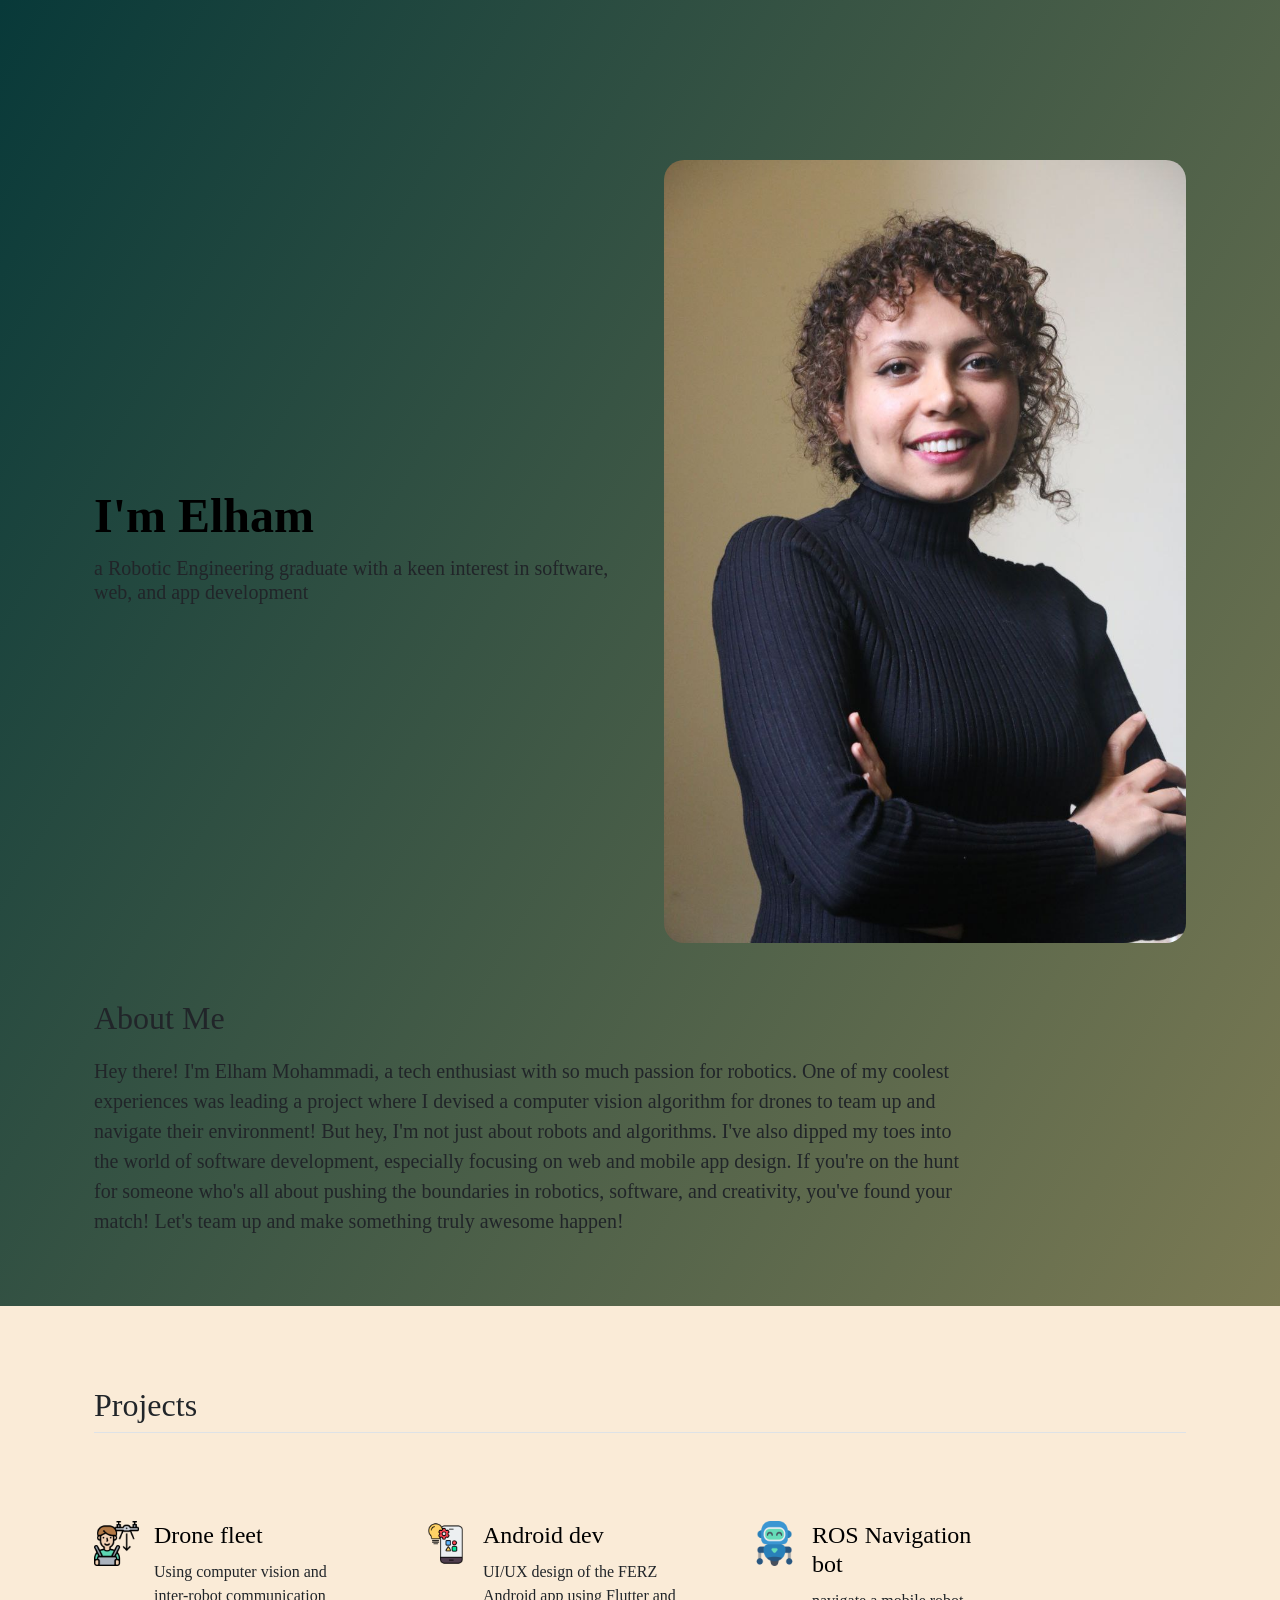
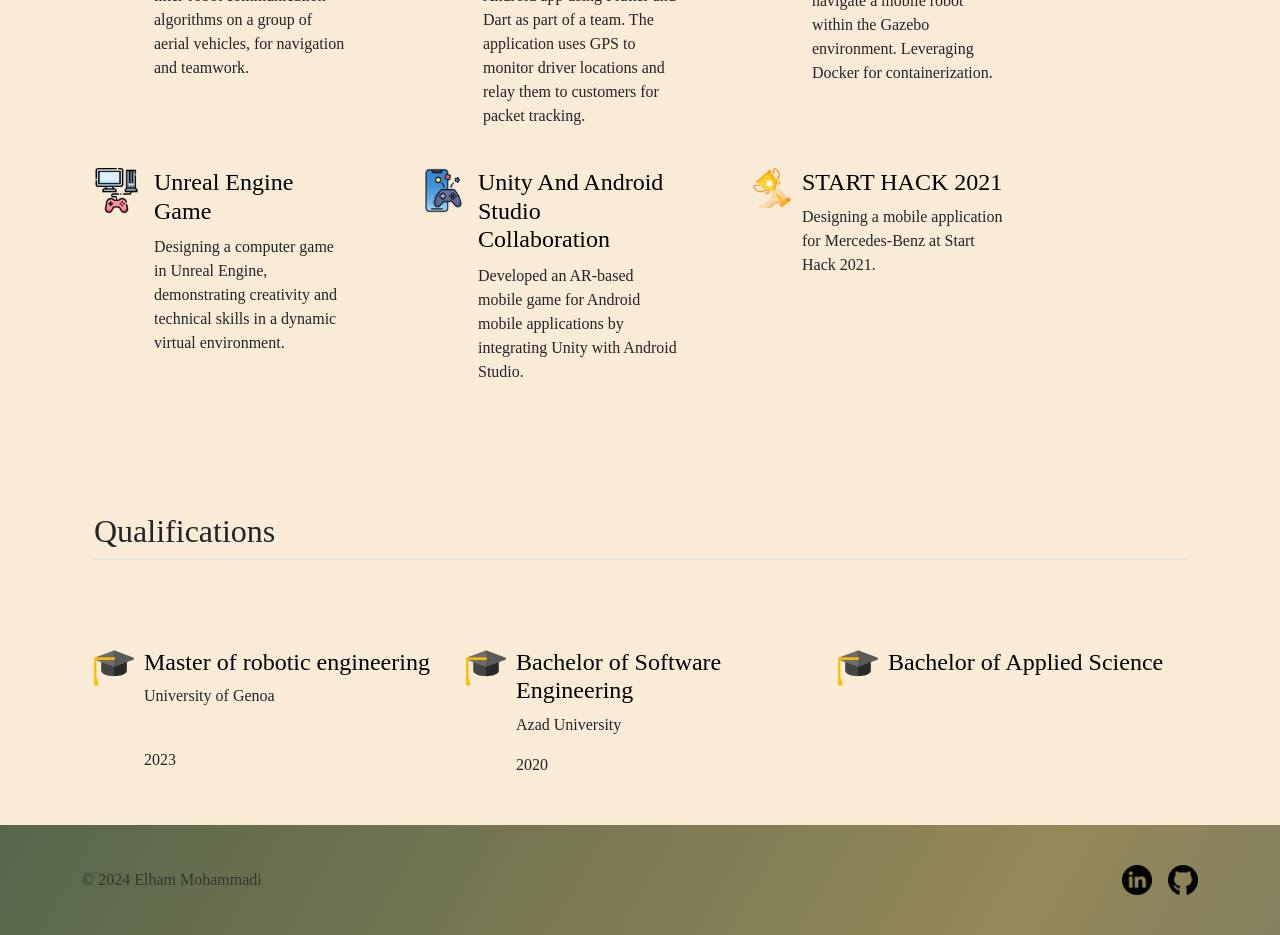
==== index.html @ 58acc893 "Add files via upload" ====
<!DOCTYPE html>
<html lang="en">
  <head>
    <meta charset="UTF-8" />
    <meta name="viewport" content="width=device-width, initial-scale=1.0" />
    <title>Elham personal website</title>
    <link
      href="https://cdn.jsdelivr.net/npm/bootstrap@5.3.3/dist/css/bootstrap.min.css"
      rel="stylesheet"
      integrity="sha384-QWTKZyjpPEjISv5WaRU9OFeRpok6YctnYmDr5pNlyT2bRjXh0JMhjY6hW+ALEwIH"
      crossorigin="anonymous"
    />
    <link href="style.css" rel="stylesheet" />
  </head>

  <body class="gradient-background">
    <section id="title">
      <div class="container col-xxl-8 px-4 py-5" style="margin-bottom: 0">
        <div class="row flex-lg-row-reverse align-items-center g-5 py-5">
          <div class="col-10 col-sm-8 col-lg-6">
            <img
              src="./assets/cv-pic.jpg"
              class="d-block mx-lg-auto img-fluid"
              alt="Bootstrap Themes"
              width="700"
              height="500"
              loading="lazy"
              style="border-radius: 20px"
            />
          </div>
          <div class="col-lg-6">
            <h1 class="display-5 fw-bold text-body-emphasis lh-1 mb-3">
              I'm Elham
            </h1>
            <h2 class="lead">
              a Robotic Engineering graduate with a keen interest in software,
              web, and app development
            </h2>
          </div>
        </div>
      </div>
    </section>

    <section id="about-me">
      <div class="container px-4 my-4" style="padding-bottom: 30px">
        <h2 style="padding-bottom: 10px">About Me</h2>
        <div class="col-lg-6" id="paragraph">
          <p class="lead">
            Hey there! I'm Elham Mohammadi, a tech enthusiast with so much
            passion for robotics. One of my coolest experiences was leading a
            project where I devised a computer vision algorithm for drones to
            team up and navigate their environment! But hey, I'm not just about
            robots and algorithms. I've also dipped my toes into the world of
            software development, especially focusing on web and mobile app
            design. If you're on the hunt for someone who's all about pushing
            the boundaries in robotics, software, and creativity, you've found
            your match! Let's team up and make something truly awesome happen!
          </p>
        </div>
      </div>
    </section>

    <section id="project" style="background-color: antiquewhite">
      <div class="container px-4 py-5" id="icon-grid">
        <h2 class="pb-2 border-bottom">Projects</h2>

        <div
          class="row row-cols-1 row-cols-sm-2 row-cols-md-3 row-cols-lg-4 g-4 py-5"
        >
          <div class="col d-flex align-items-start items">
            <img
              src="./assets/level.png"
              width="45"
              style="margin-right: 15px"
            />
            <div>
              <h3 class="fs-4 text-body-emphasis">Drone fleet</h3>
              <p>
                Using computer vision and inter-robot communication algorithms
                on a group of aerial vehicles, for navigation and teamwork.
              </p>
            </div>
          </div>
          <div class="col d-flex align-items-start items">
            <img
              src="./assets/app-development.png"
              width="45"
              style="margin-right: 15px"
            />
            <div>
              <h3 class="fs-4 text-body-emphasis" style="margin-bottom: 10px">
                Android dev
              </h3>
              <p>
                UI/UX design of the FERZ Android app using Flutter and Dart as
                part of a team. The application uses GPS to monitor driver
                locations and relay them to customers for packet tracking.
              </p>
            </div>
          </div>
          <div class="col d-flex align-items-start items">
            <img
              src="./assets/robot.png"
              width="45"
              style="margin-right: 15px"
            />
            <div>
              <h3 class="fs-4 text-body-emphasis">ROS Navigation bot</h3>
              <p>
                navigate a mobile robot within the Gazebo environment.
                Leveraging Docker for containerization.
              </p>
            </div>
          </div>
          <div class="col d-flex align-items-start items">
            <img
              src="./assets/playing-videogames.png"
              width="45"
              style="margin-right: 15px"
            />
            <div>
              <h3 class="fs-4 text-body-emphasis">Unreal Engine Game</h3>
              <p>
                Designing a computer game in Unreal Engine, demonstrating
                creativity and technical skills in a dynamic virtual
                environment.
              </p>
            </div>
          </div>
          <div class="col d-flex align-items-start items">
            <img
              src="./assets/mobile-game.png"
              width="45"
              style="margin-right: 10px"
            />
            <div>
              <h3 class="fs-4 text-body-emphasis">
                Unity And Android Studio Collaboration
              </h3>
              <p>
                Developed an AR-based mobile game for Android mobile
                applications by integrating Unity with Android Studio.
              </p>
            </div>
          </div>
          <div class="col d-flex align-items-start">
            <img
              src="./assets/trophy.png"
              width="40"
              style="margin-right: 10px"
            />
            <div>
              <h3 class="fs-4 text-body-emphasis">START HACK 2021</h3>

              <p>
                Designing a mobile application for Mercedes-Benz at Start Hack
                2021.
              </p>
            </div>
          </div>
        </div>
      </div>
    </section>

    <section id="education" style="background-color: antiquewhite">
      <div class="container px-4 py-5" id="hanging-icons">
        <h2 class="pb-2 border-bottom">Qualifications</h2>
        <div class="row g-4 py-5 row-cols-1 row-cols-lg-3">
          <div class="col d-flex align-items-start">
            <div>
              <img
                src="assets/graduation-hat.png"
                width="40"
                height="40"
                style="margin-right: 10px"
              />
            </div>
            <div>
              <h4 class="text-body-emphasis">Master of robotic engineering</h4>
              <p>University of Genoa</p>
              <br />
              <p>2023</p>
            </div>
          </div>
          <div class="col d-flex align-items-start">
            <div>
              <img
                src="assets/graduation-hat.png"
                width="40"
                height="40"
                style="margin-right: 10px"
              />
            </div>
            <div>
              <h4 class="text-body-emphasis">
                Bachelor of Software Engineering
              </h4>
              <p>Azad University</p>

              <p>2020</p>
            </div>
          </div>
          <div class="col d-flex align-items-start">
            <div>
              <img
                src="assets/graduation-hat.png"
                width="40"
                height="40"
                style="margin-right: 10px"
              />
            </div>
            <div>
              <h4 class="text-body-emphasis">Bachelor of Applied Science</h4>
            </div>
          </div>
        </div>
      </div>
    </section>

    <section id="footer">
      <div class="container">
        <footer
          class="d-flex flex-wrap justify-content-between align-items-center py-3 my-4"
        >
          <div class="col-md-4 d-flex align-items-center">
            <span class="mb-3 mb-md-0 text-body-secondary"
              >© 2024 Elham Mohammadi</span
            >
          </div>

          <ul class="nav col-md-4 justify-content-end list-unstyled d-flex">
            <li class="ms-3">
              <a
                class="text-body-secondary"
                href="https://www.linkedin.com/in/elham-mohammadi-53a779207/"
                ><img src="./assets/linkedin.png" width="30" height="30"
              /></a>
            </li>
            <li class="ms-3">
              <a
                class="text-body-secondary"
                href="https://www.github.com/elh4m?tab=repositories"
                ><img src="./assets/github.png" width="30" height="30"
              /></a>
            </li>
          </ul>
        </footer>
      </div>
    </section>
    <script
      src="https://cdn.jsdelivr.net/npm/bootstrap@5.3.3/dist/js/bootstrap.bundle.min.js"
      integrity="sha384-YvpcrYf0tY3lHB60NNkmXc5s9fDVZLESaAA55NDzOxhy9GkcIdslK1eN7N6jIeHz"
      crossorigin="anonymous"
    ></script>
  </body>
</html>
---- style.css ----
.container {
  font-family: "Merriweather", serif;
}
#about-me {
  text-align: left;
}
#paragraph {
  width: 80%;
}
.gradient-background {
  background: linear-gradient(300deg, #093f91, #948859, #083939);
  background-size: 180% 180%;
  animation: gradient-animation 18s ease infinite;
}

@keyframes gradient-animation {
  0% {
    background-position: 0% 50%;
  }
  50% {
    background-position: 100% 50%;
  }
  100% {
    background-position: 0% 50%;
  }
}

.items {
  margin-right: 50px;
}
.items h3 {
  margin-bottom: 10px;
}
.py-5 {
  padding-top: 5rem !important;
  padding-bottom: 1rem !important;
}
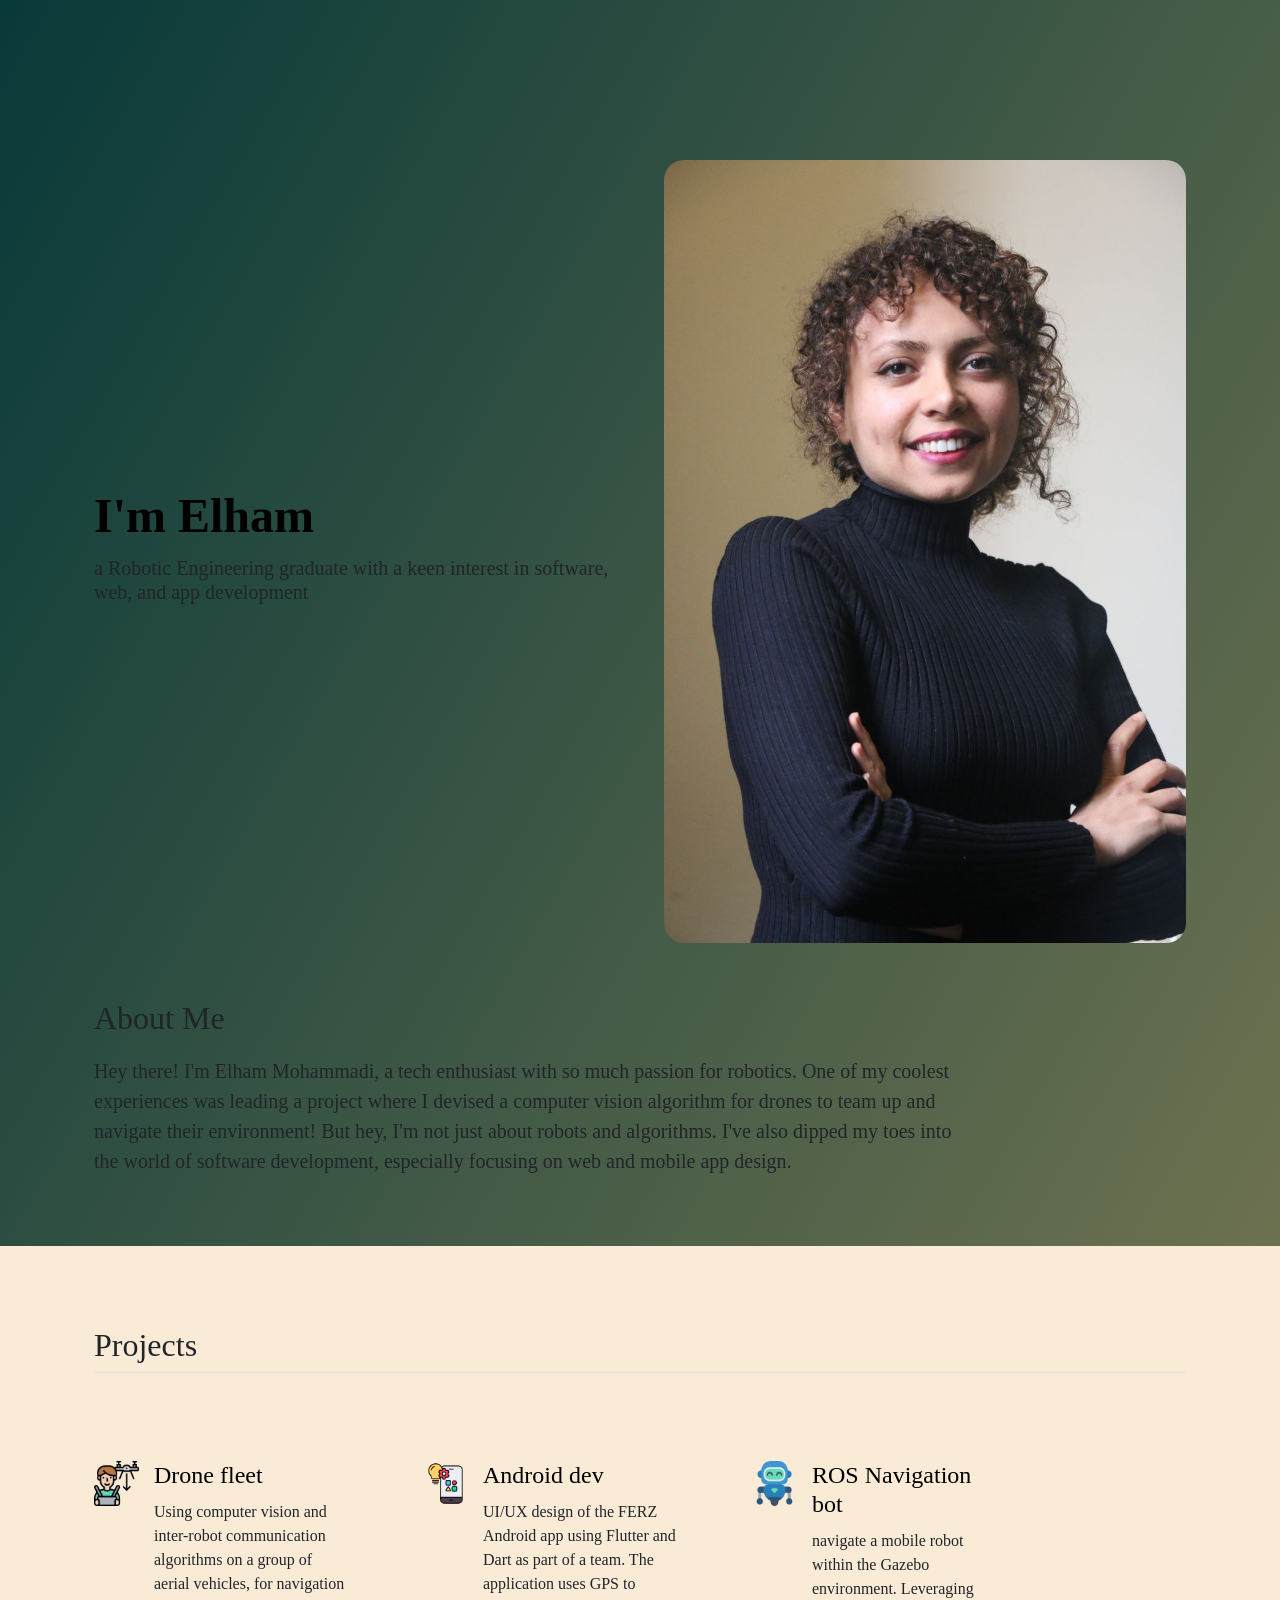
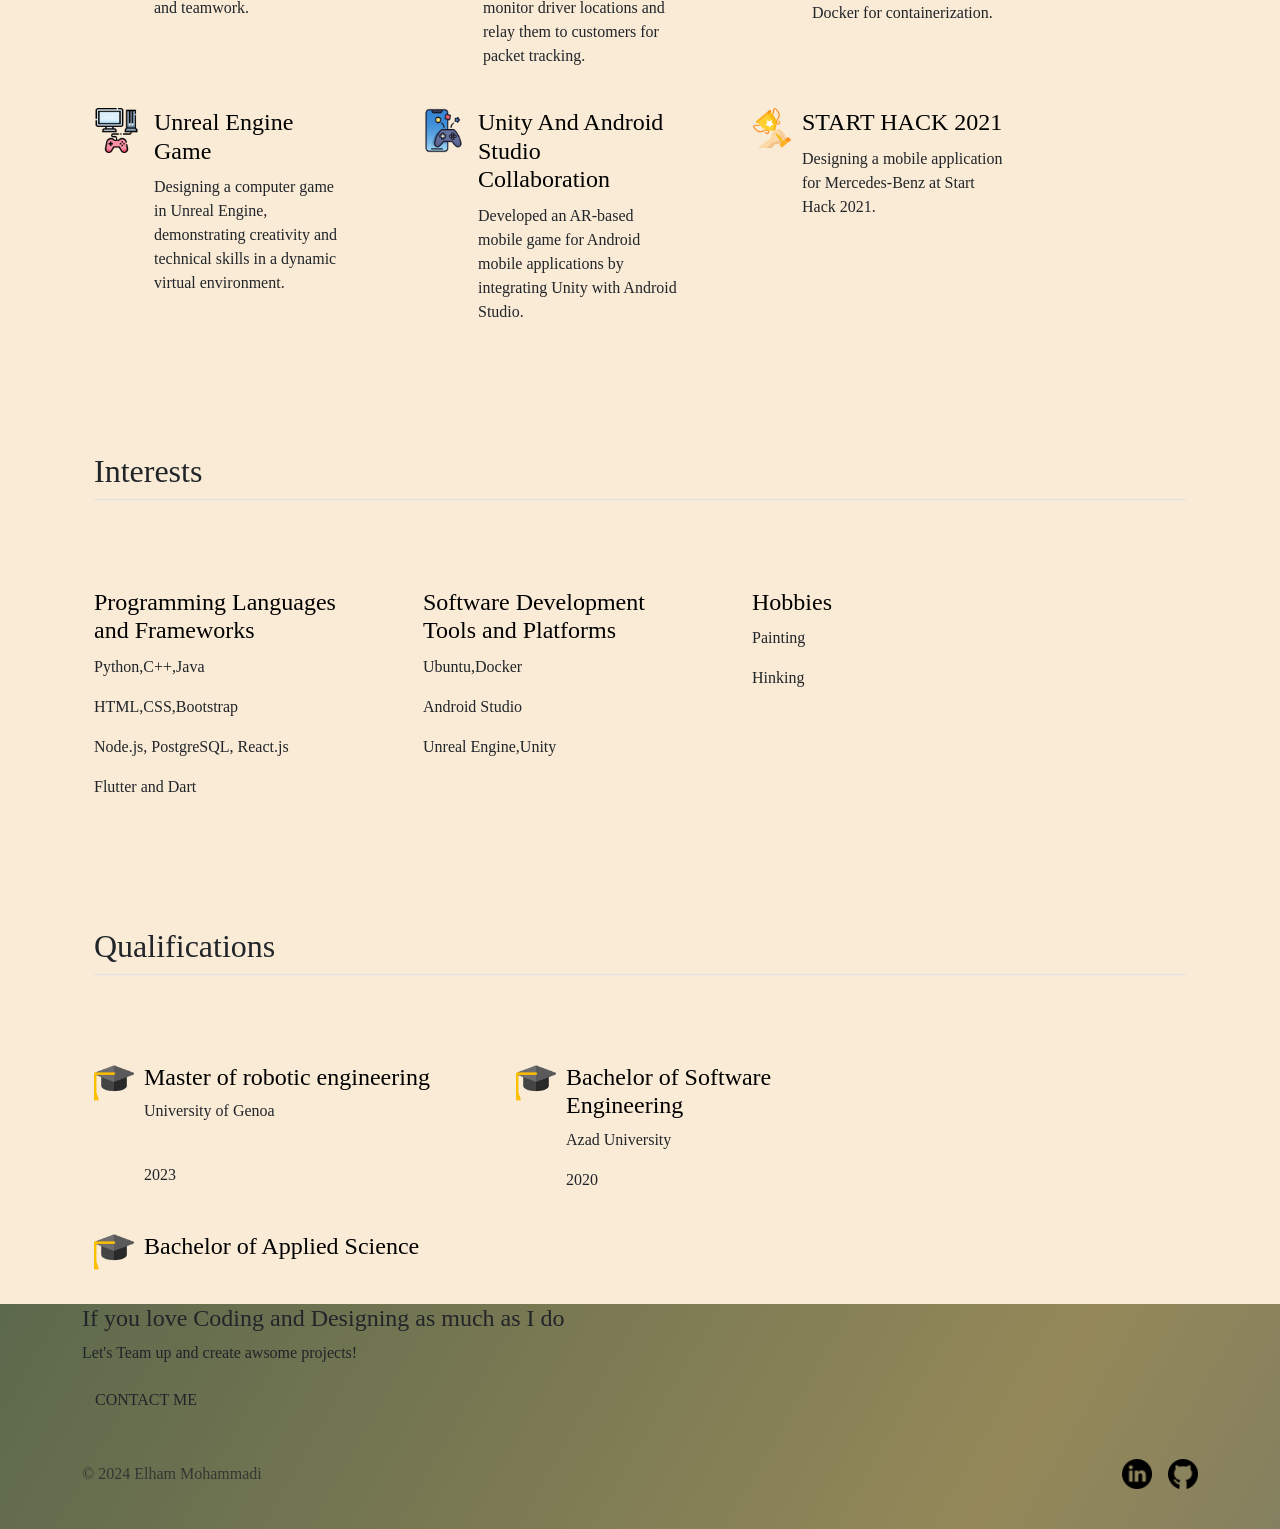
==== commit 8862c065: "Update index.html" ====
--- a/index.html
+++ b/index.html
@@ -52,9 +52,7 @@
             team up and navigate their environment! But hey, I'm not just about
             robots and algorithms. I've also dipped my toes into the world of
             software development, especially focusing on web and mobile app
-            design. If you're on the hunt for someone who's all about pushing
-            the boundaries in robotics, software, and creativity, you've found
-            your match! Let's team up and make something truly awesome happen!
+            design.
           </p>
         </div>
       </div>
@@ -143,7 +141,7 @@
               </p>
             </div>
           </div>
-          <div class="col d-flex align-items-start">
+          <div class="col d-flex align-items-start items">
             <img
               src="./assets/trophy.png"
               width="40"
@@ -156,6 +154,47 @@
                 Designing a mobile application for Mercedes-Benz at Start Hack
                 2021.
               </p>
+            </div>
+          </div>
+        </div>
+      </div>
+    </section>
+
+    <section id="interests" style="background-color: antiquewhite">
+      <div class="container px-4 py-5" id="icon-grid">
+        <h2 class="pb-2 border-bottom">Interests</h2>
+
+        <div
+          class="row row-cols-1 row-cols-sm-2 row-cols-md-3 row-cols-lg-4 g-4 py-5"
+        >
+          <div class="col d-flex align-items-start items">
+            <div>
+              <h3 class="fs-4 text-body-emphasis">
+                Programming Languages and Frameworks
+              </h3>
+              <div class="col"></div>
+              <p>Python,C++,Java</p>
+              <p>HTML,CSS,Bootstrap</p>
+              <p>Node.js, PostgreSQL, React.js</p>
+              <p>Flutter and Dart</p>
+            </div>
+          </div>
+
+          <div class="col d-flex align-items-start items">
+            <div>
+              <h3 class="fs-4 text-body-emphasis">
+                Software Development Tools and Platforms
+              </h3>
+              <p>Ubuntu,Docker</p>
+              <p>Android Studio</p>
+              <p>Unreal Engine,Unity</p>
+            </div>
+          </div>
+          <div class="col d-flex align-items-start items">
+            <div>
+              <h3 class="fs-4 text-body-emphasis">Hobbies</h3>
+              <p>Painting</p>
+              <p>Hinking</p>
             </div>
           </div>
         </div>
@@ -166,7 +205,7 @@
       <div class="container px-4 py-5" id="hanging-icons">
         <h2 class="pb-2 border-bottom">Qualifications</h2>
         <div class="row g-4 py-5 row-cols-1 row-cols-lg-3">
-          <div class="col d-flex align-items-start">
+          <div class="col d-flex align-items-start items">
             <div>
               <img
                 src="assets/graduation-hat.png"
@@ -182,7 +221,7 @@
               <p>2023</p>
             </div>
           </div>
-          <div class="col d-flex align-items-start">
+          <div class="col d-flex align-items-start items">
             <div>
               <img
                 src="assets/graduation-hat.png"
@@ -200,7 +239,7 @@
               <p>2020</p>
             </div>
           </div>
-          <div class="col d-flex align-items-start">
+          <div class="col d-flex align-items-start items">
             <div>
               <img
                 src="assets/graduation-hat.png"
@@ -218,6 +257,13 @@
     </section>
 
     <section id="footer">
+      <div class="container contact-me">
+        <!-- <h3 style="margin-top: 30px;">Get In Touch</h3> -->
+        <h4 id="motiv">If you love Coding and Designing as much as I do</h4>
+
+        <p class="contact-message">Let's Team up and create awsome projects!</p>
+        <a class="btn" href="mailto:elhmohamadii@gmail.com">CONTACT ME</a>
+      </div>
       <div class="container">
         <footer
           class="d-flex flex-wrap justify-content-between align-items-center py-3 my-4"
@@ -247,6 +293,7 @@
         </footer>
       </div>
     </section>
+
     <script
       src="https://cdn.jsdelivr.net/npm/bootstrap@5.3.3/dist/js/bootstrap.bundle.min.js"
       integrity="sha384-YvpcrYf0tY3lHB60NNkmXc5s9fDVZLESaAA55NDzOxhy9GkcIdslK1eN7N6jIeHz"
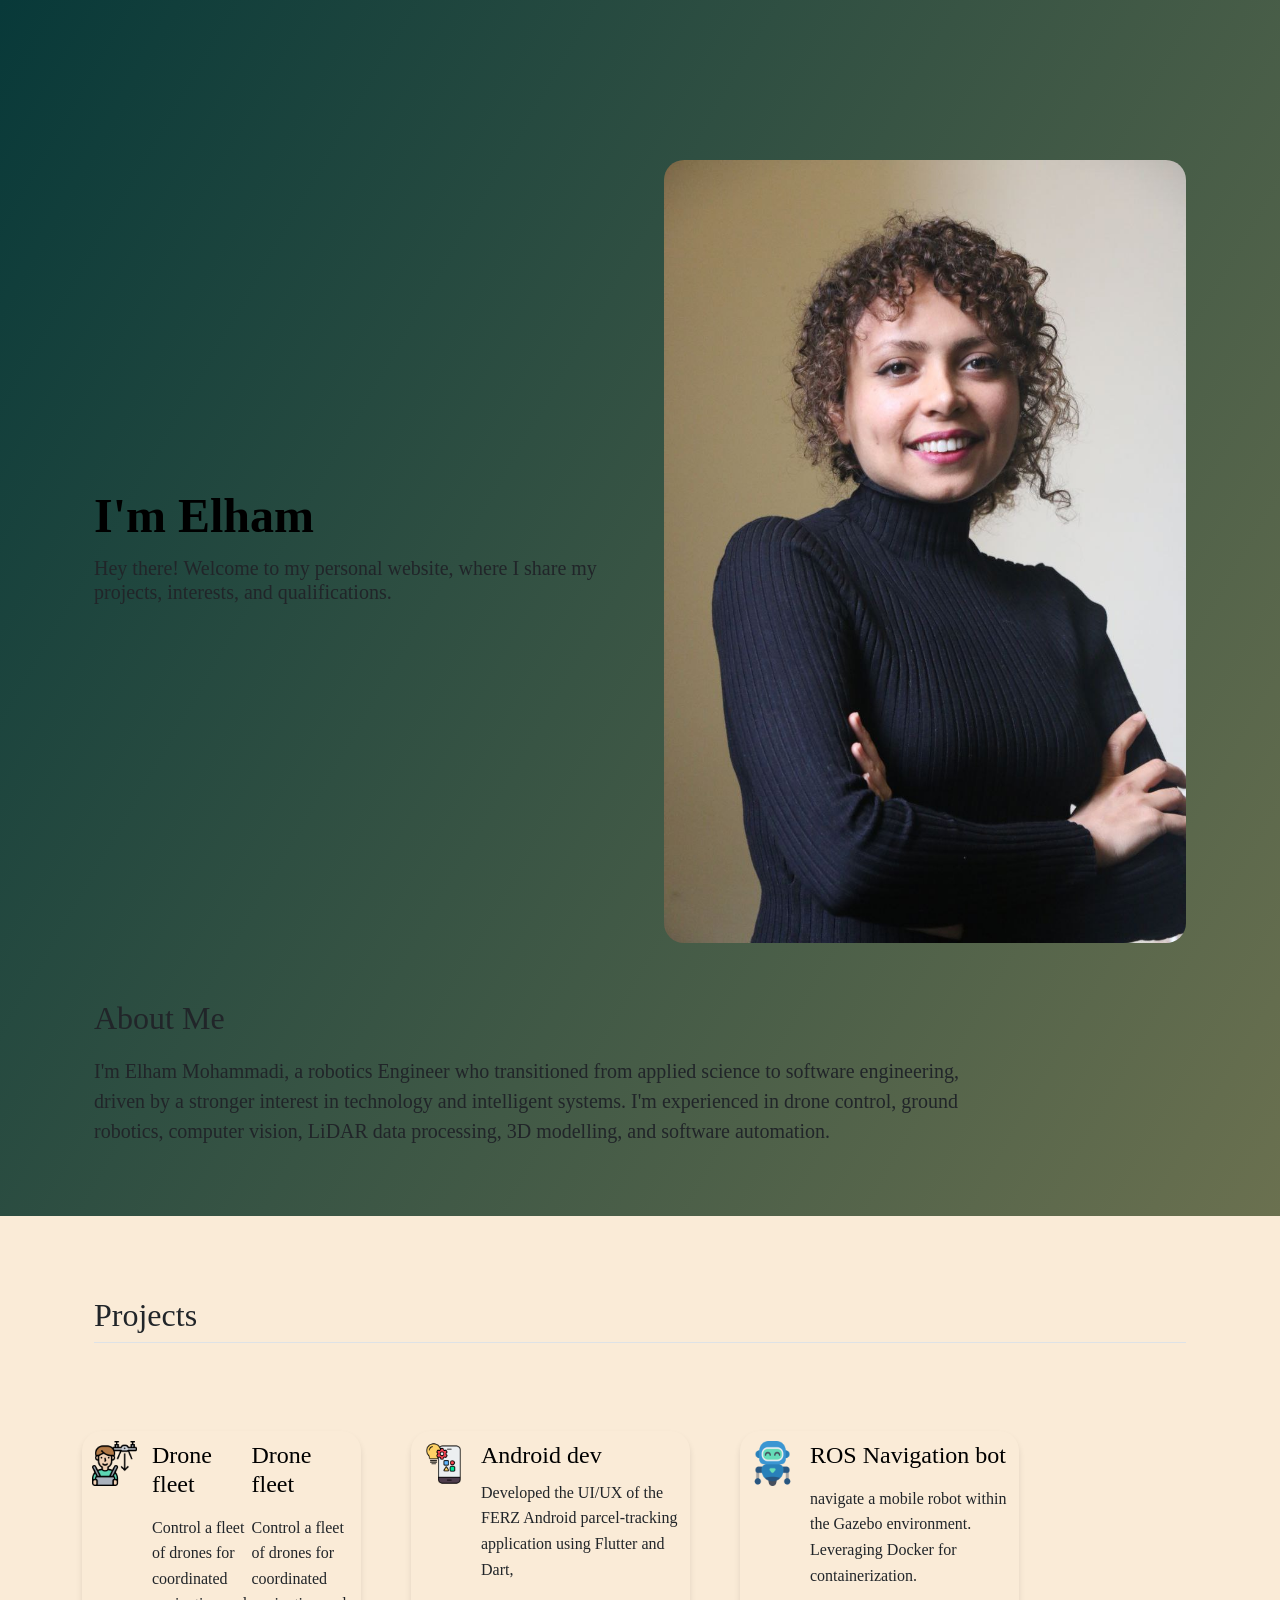
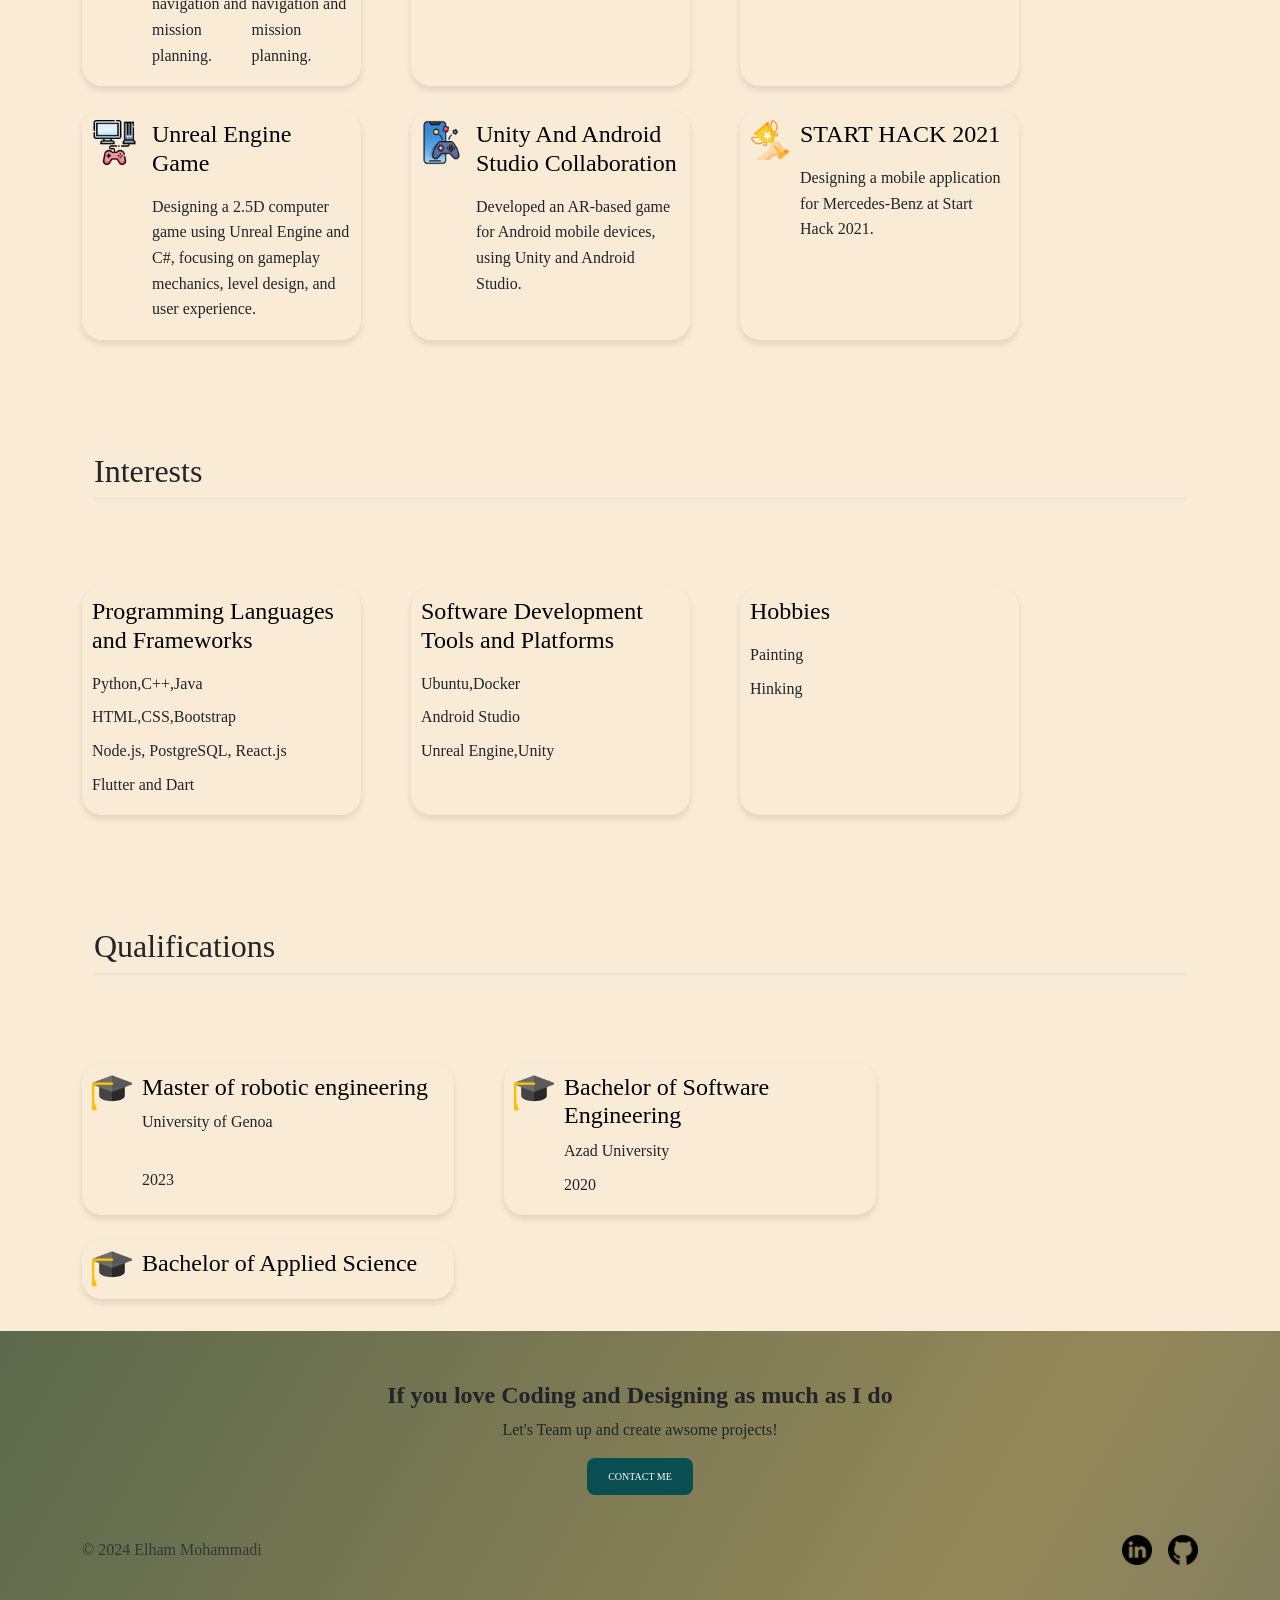
==== commit 2caf2ed7: "Update personal webpage" ====
--- a/index.html
+++ b/index.html
@@ -33,8 +33,8 @@
               I'm Elham
             </h1>
             <h2 class="lead">
-              a Robotic Engineering graduate with a keen interest in software,
-              web, and app development
+              Hey there! Welcome to my personal website, where I share my
+              projects, interests, and qualifications.
             </h2>
           </div>
         </div>
@@ -46,13 +46,11 @@
         <h2 style="padding-bottom: 10px">About Me</h2>
         <div class="col-lg-6" id="paragraph">
           <p class="lead">
-            Hey there! I'm Elham Mohammadi, a tech enthusiast with so much
-            passion for robotics. One of my coolest experiences was leading a
-            project where I devised a computer vision algorithm for drones to
-            team up and navigate their environment! But hey, I'm not just about
-            robots and algorithms. I've also dipped my toes into the world of
-            software development, especially focusing on web and mobile app
-            design.
+            I'm Elham Mohammadi, a robotics Engineer who transitioned from
+            applied science to software engineering, driven by a stronger
+            interest in technology and intelligent systems. I'm experienced in
+            drone control, ground robotics, computer vision, LiDAR data
+            processing, 3D modelling, and software automation.
           </p>
         </div>
       </div>
@@ -74,8 +72,15 @@
             <div>
               <h3 class="fs-4 text-body-emphasis">Drone fleet</h3>
               <p>
-                Using computer vision and inter-robot communication algorithms
-                on a group of aerial vehicles, for navigation and teamwork.
+                Control a fleet of drones for coordinated navigation and mission
+                planning.
+              </p>
+            </div>
+            <div>
+              <h3 class="fs-4 text-body-emphasis">Drone fleet</h3>
+              <p>
+                Control a fleet of drones for coordinated navigation and mission
+                planning.
               </p>
             </div>
           </div>
@@ -90,9 +95,8 @@
                 Android dev
               </h3>
               <p>
-                UI/UX design of the FERZ Android app using Flutter and Dart as
-                part of a team. The application uses GPS to monitor driver
-                locations and relay them to customers for packet tracking.
+                Developed the UI/UX of the FERZ Android parcel-tracking
+                application using Flutter and Dart,
               </p>
             </div>
           </div>
@@ -119,9 +123,9 @@
             <div>
               <h3 class="fs-4 text-body-emphasis">Unreal Engine Game</h3>
               <p>
-                Designing a computer game in Unreal Engine, demonstrating
-                creativity and technical skills in a dynamic virtual
-                environment.
+                Designing a 2.5D computer game using Unreal Engine and C#,
+                focusing on gameplay mechanics, level design, and user
+                experience.
               </p>
             </div>
           </div>
@@ -136,8 +140,8 @@
                 Unity And Android Studio Collaboration
               </h3>
               <p>
-                Developed an AR-based mobile game for Android mobile
-                applications by integrating Unity with Android Studio.
+                Developed an AR-based game for Android mobile devices, using
+                Unity and Android Studio.
               </p>
             </div>
           </div>
--- a/style.css
+++ b/style.css
@@ -12,6 +12,11 @@
   background-size: 180% 180%;
   animation: gradient-animation 18s ease infinite;
 }
+/* .gradient-background-1{
+  background: linear-gradient(300deg, #093f91, #948859, #35bbbb);
+  background-size: 180% 180%;
+  animation: gradient-animation 18s ease infinite;
+} */
 
 @keyframes gradient-animation {
   0% {
@@ -35,3 +40,142 @@
   padding-top: 5rem !important;
   padding-bottom: 1rem !important;
 }
+.contact-me {
+  text-align: center;
+  margin-top: 50px;
+}
+.btn {
+  background: #094e50;
+
+  -webkit-border-radius: 8;
+  -moz-border-radius: 8;
+  border-radius: 8px;
+  font-family: "Merriweather", serif;
+  color: #ffffff;
+  font-size: 10px;
+  font-weight: 200;
+  padding: 10px 20px 10px 20px;
+  text-decoration: none;
+}
+
+.btn:hover {
+  background: #1b5d9b;
+
+  text-decoration: none;
+}
+#motiv {
+  font-weight: 700;
+}
+.skills {
+  background-color: antiquewhite;
+}
+.py-5 {
+  /* padding-top: 3rem!important; */
+  padding-bottom: 1rem !important;
+}
+mb-3 {
+  margin-bottom: 1rem !important;
+  justify-content: space-around;
+}
+
+@keyframes itemFadeIn {
+  from {
+    opacity: 0;
+    transform: translateY(20px);
+  }
+  to {
+    opacity: 1;
+    transform: translateY(0);
+  }
+}
+
+.items {
+  animation: itemFadeIn 0.5s ease-out forwards;
+  opacity: 0; /* Start with items invisible */
+}
+
+/* Animation delay for each column */
+.items:nth-child(1) {
+  animation-delay: 0.2s;
+}
+.items:nth-child(2) {
+  animation-delay: 0.4s;
+}
+.items:nth-child(3) {
+  animation-delay: 0.6s;
+}
+.items:nth-child(4) {
+  animation-delay: 0.8s;
+}
+
+.items:hover {
+  transform: translateY(-5px); /* Slight lift effect on hover */
+  box-shadow: 0 10px 20px rgba(9, 9, 9, 0.2); /* Soft shadow for depth */
+  transform: translateY(-5px);
+
+  /* Ensure border-radius is consistent to maintain the rounded corners */
+  border-radius: 20px;
+}
+
+.items h3 {
+  font-size: 1.5rem; /* Adjust the font size */
+  margin-bottom: 1rem; /* Provide more space below the headings */
+  transition: color 0.3s ease; /* Smooth transition for color changes */
+}
+
+.items p {
+  line-height: 1.6; /* Improve readability */
+  margin-bottom: 0.5rem; /* Adjust spacing between paragraphs */
+}
+
+.items {
+  /* border: solid 4px transparent; */
+  padding: 10px;
+  border-radius: 10px;
+  background-origin: border-box;
+  background-clip: content-box, border-box;
+  border-image-slice: 1;
+  border-image-source: linear-gradient(to right, #9ba713, #083939);
+  border-radius: 20px; /* Apply rounded corners */
+  /* Keep other properties as they are */
+  margin-right: 50px;
+  transition: all 0.3s ease; /* Smooth transition for hover effects */
+  box-shadow: 0 4px 6px rgba(8, 6, 6, 0.1);
+}
+
+.interest-icon {
+  display: inline-block;
+  animation: rotateIcon 2s linear infinite;
+}
+
+@keyframes gradient-animation {
+  0% {
+    background-position: 0% 50%;
+  }
+  50% {
+    background-position: 100% 50%;
+  }
+  100% {
+    background-position: 0% 50%;
+  }
+}
+
+.scroll-text {
+  overflow: hidden;
+  position: relative;
+}
+
+.scroll-text p {
+  position: absolute;
+  white-space: nowrap;
+  animation: scrollText 10s linear infinite;
+}
+
+@keyframes scrollText {
+  from {
+    transform: translateX(100%);
+  }
+  to {
+    transform: translateX(-100%);
+  }
+}
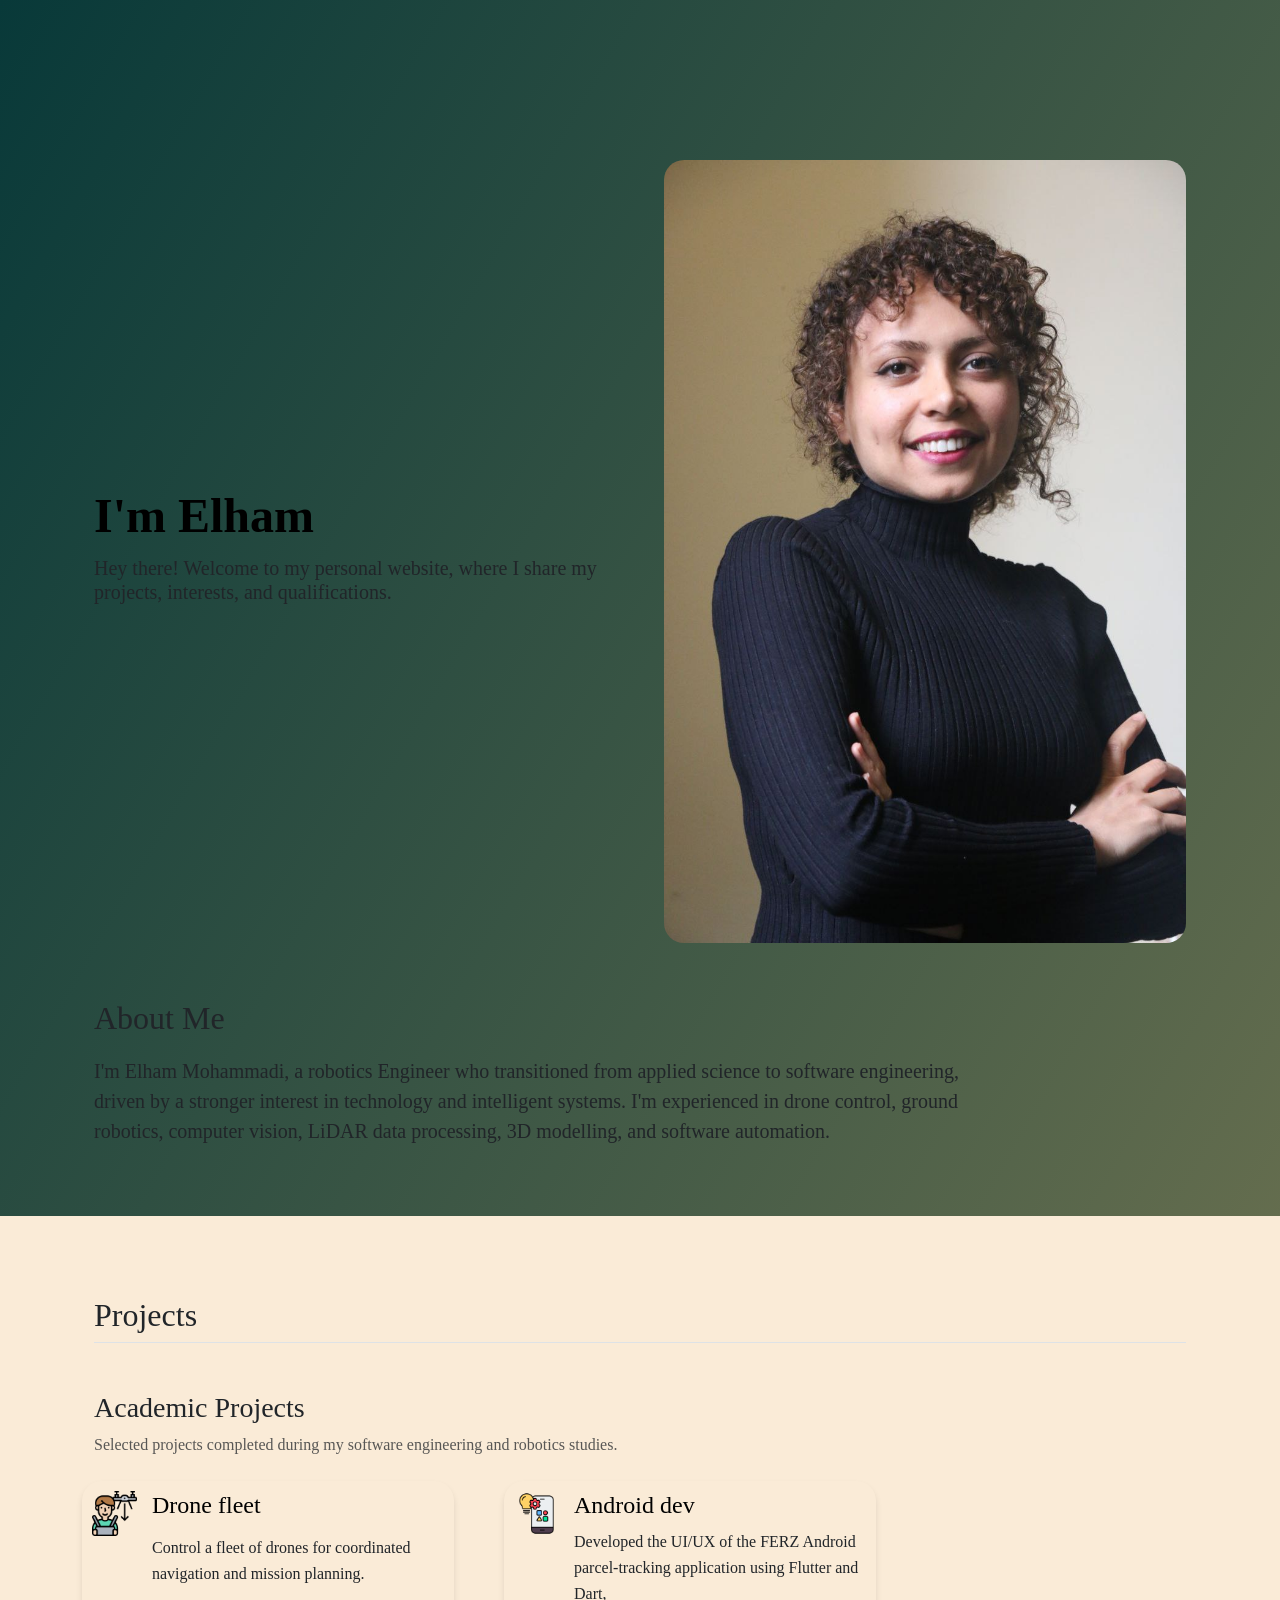
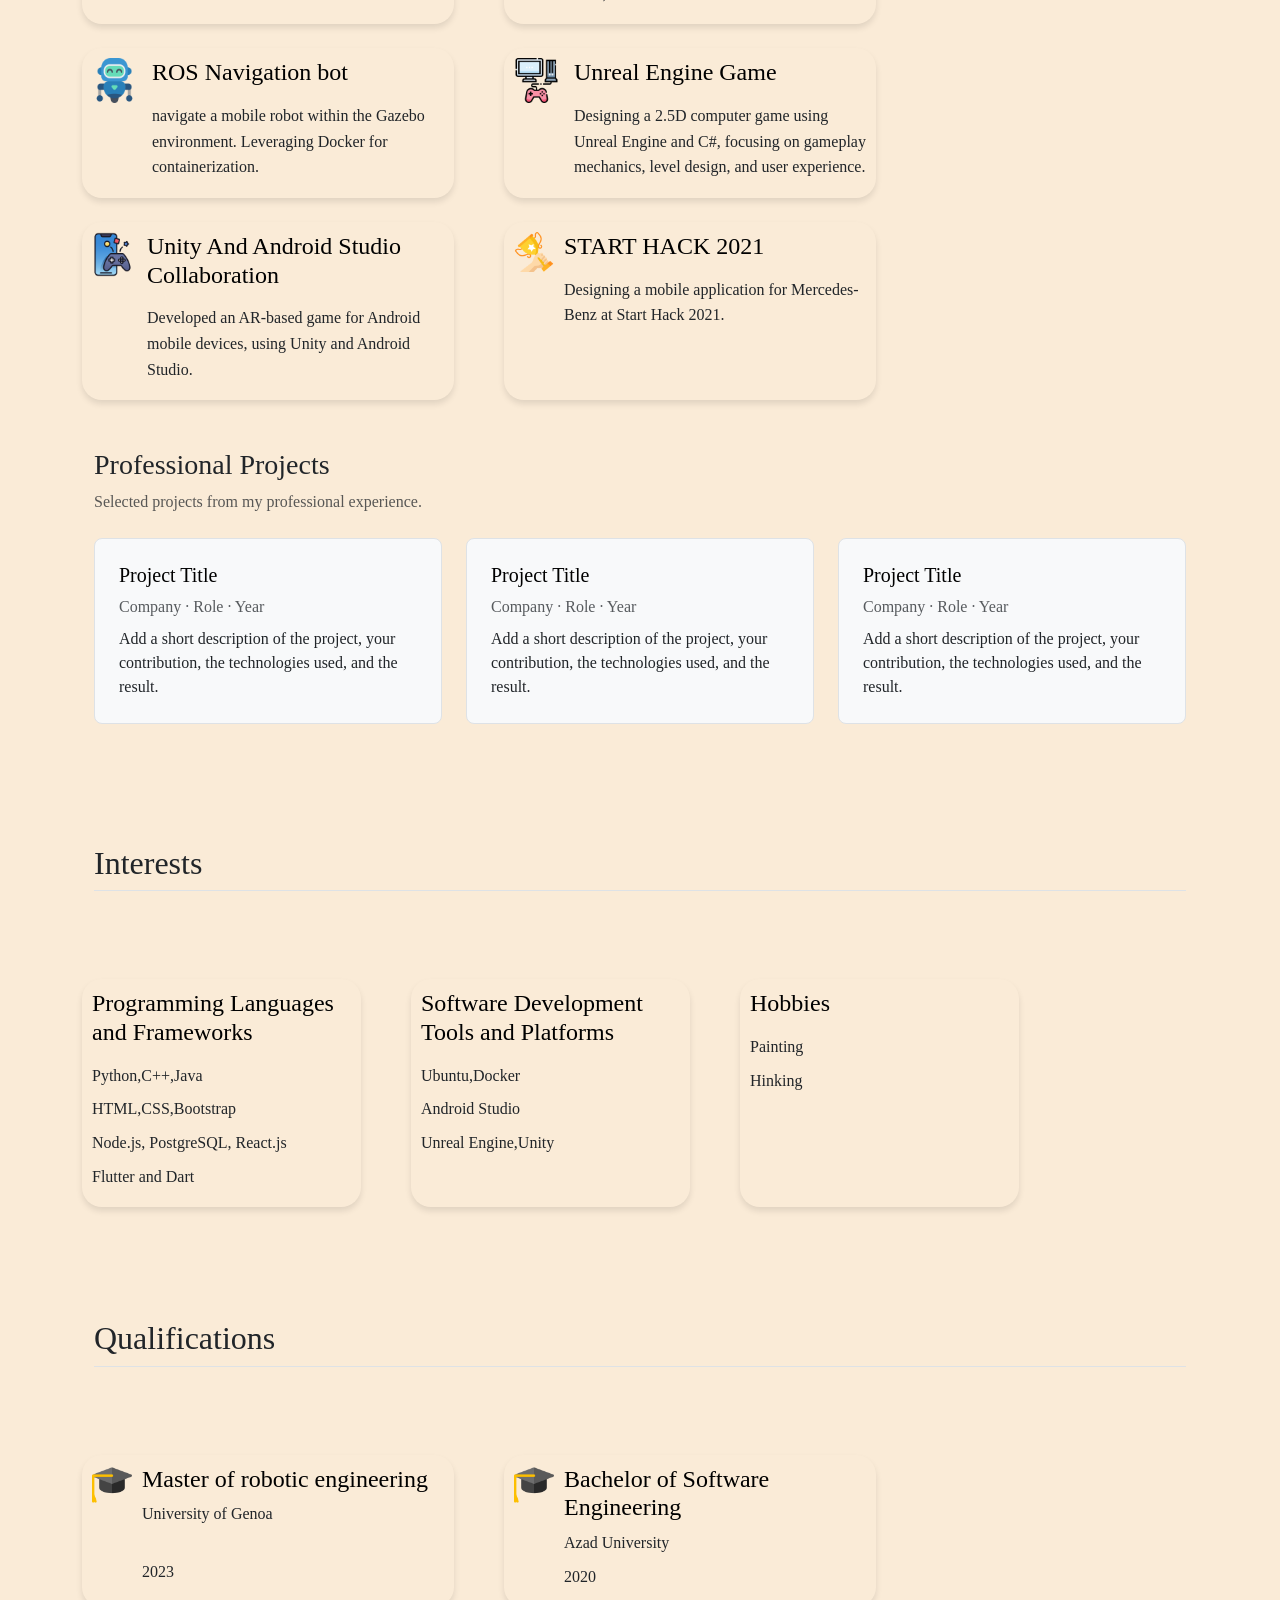
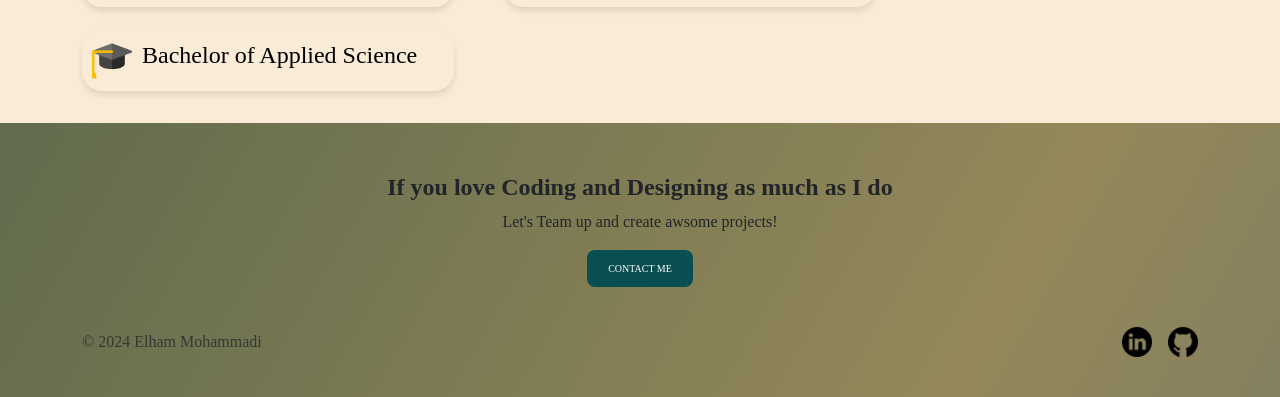
==== commit babbb0d1: "new" ====
--- a/index.html
+++ b/index.html
@@ -60,22 +60,19 @@
       <div class="container px-4 py-5" id="icon-grid">
         <h2 class="pb-2 border-bottom">Projects</h2>
 
-        <div
-          class="row row-cols-1 row-cols-sm-2 row-cols-md-3 row-cols-lg-4 g-4 py-5"
-        >
+        <h3 class="mt-5 mb-2">Academic Projects</h3>
+        <p class="text-muted mb-0">
+          Selected projects completed during my software engineering and
+          robotics studies.
+        </p>
+
+        <div class="row row-cols-1 row-cols-sm-2 row-cols-md-3 g-4 py-4">
           <div class="col d-flex align-items-start items">
             <img
               src="./assets/level.png"
               width="45"
               style="margin-right: 15px"
             />
-            <div>
-              <h3 class="fs-4 text-body-emphasis">Drone fleet</h3>
-              <p>
-                Control a fleet of drones for coordinated navigation and mission
-                planning.
-              </p>
-            </div>
             <div>
               <h3 class="fs-4 text-body-emphasis">Drone fleet</h3>
               <p>
@@ -159,6 +156,46 @@
                 2021.
               </p>
             </div>
+          </div>
+        </div>
+
+        <h3 class="mt-4 mb-2">Professional Projects</h3>
+        <p class="text-muted mb-0">
+          Selected projects from my professional experience.
+        </p>
+
+        <div class="row row-cols-1 row-cols-md-3 g-4 py-4">
+          <div class="col">
+            <article class="h-100 p-4 border rounded-3 bg-light">
+              <h4 class="fs-5 text-body-emphasis">Project Title</h4>
+              <p class="mb-2 text-muted">Company · Role · Year</p>
+              <p class="mb-0">
+                Add a short description of the project, your contribution, the
+                technologies used, and the result.
+              </p>
+            </article>
+          </div>
+
+          <div class="col">
+            <article class="h-100 p-4 border rounded-3 bg-light">
+              <h4 class="fs-5 text-body-emphasis">Project Title</h4>
+              <p class="mb-2 text-muted">Company · Role · Year</p>
+              <p class="mb-0">
+                Add a short description of the project, your contribution, the
+                technologies used, and the result.
+              </p>
+            </article>
+          </div>
+
+          <div class="col">
+            <article class="h-100 p-4 border rounded-3 bg-light">
+              <h4 class="fs-5 text-body-emphasis">Project Title</h4>
+              <p class="mb-2 text-muted">Company · Role · Year</p>
+              <p class="mb-0">
+                Add a short description of the project, your contribution, the
+                technologies used, and the result.
+              </p>
+            </article>
           </div>
         </div>
       </div>
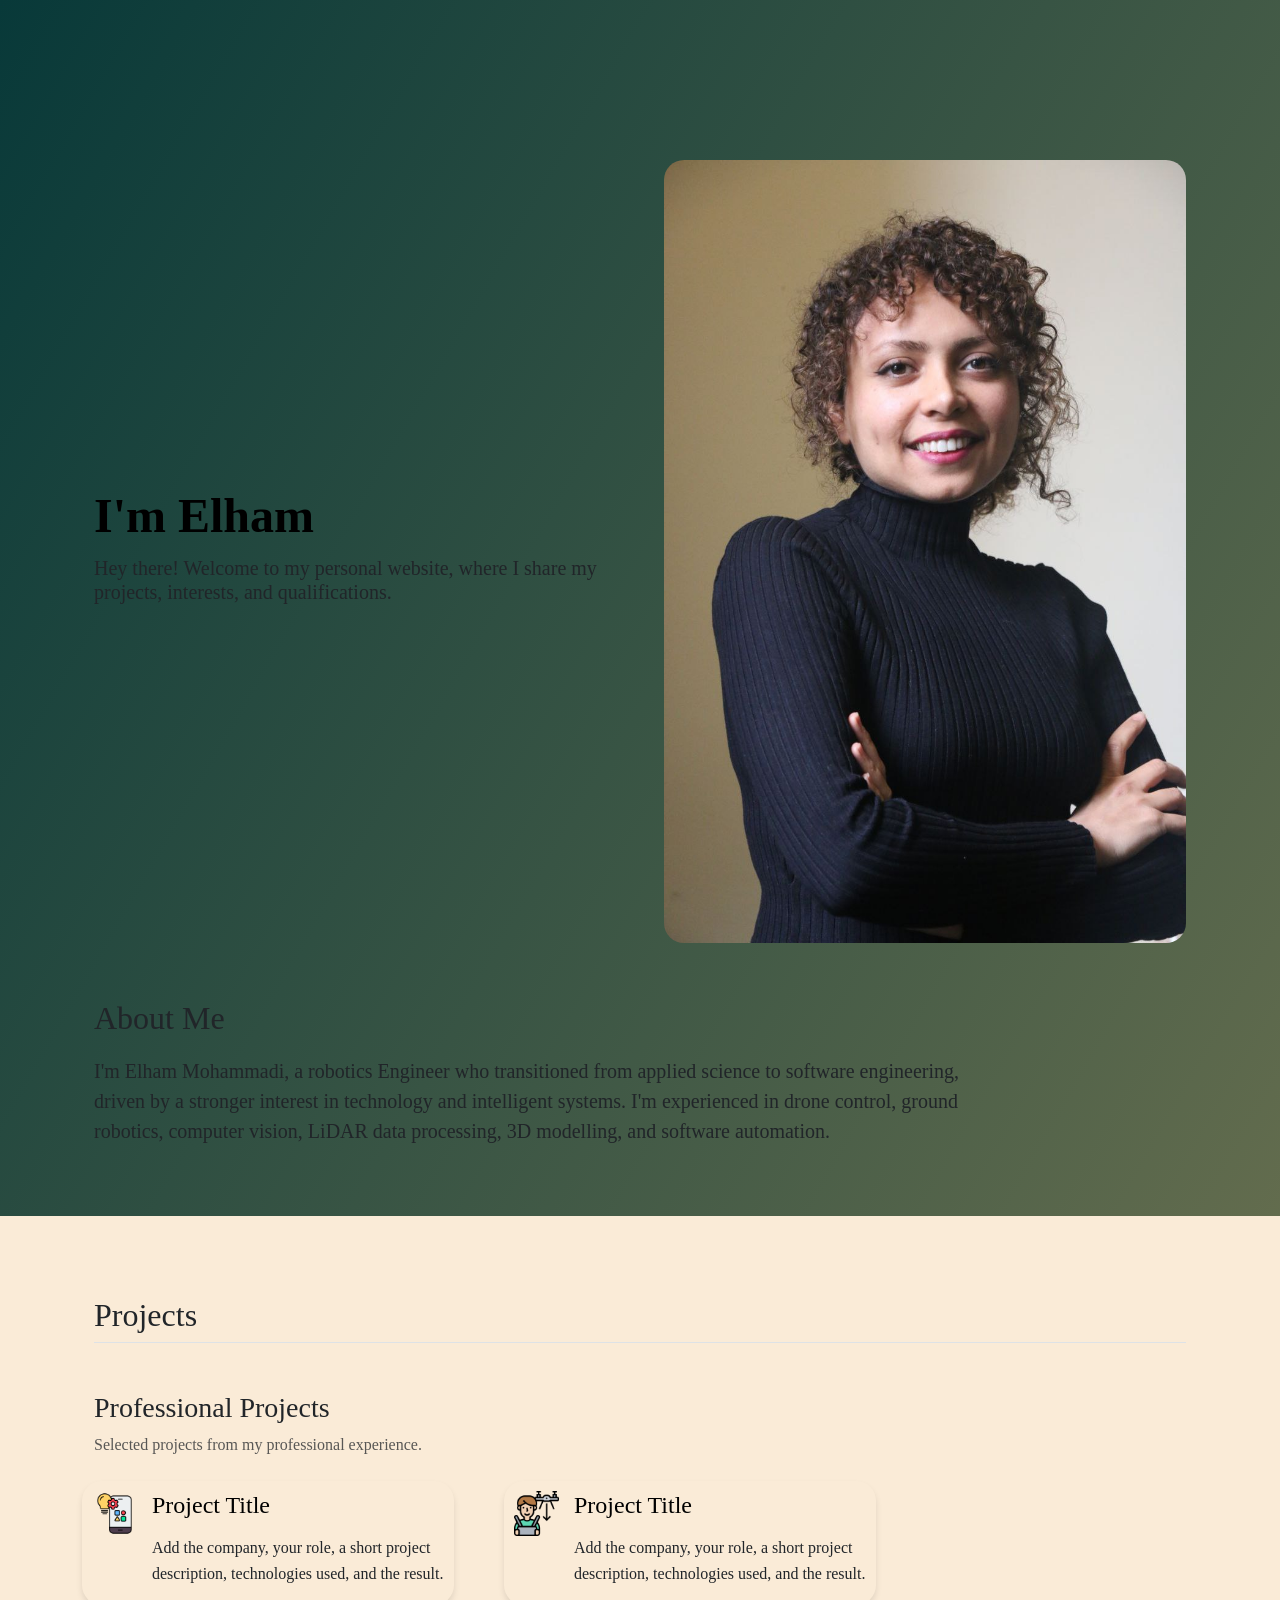
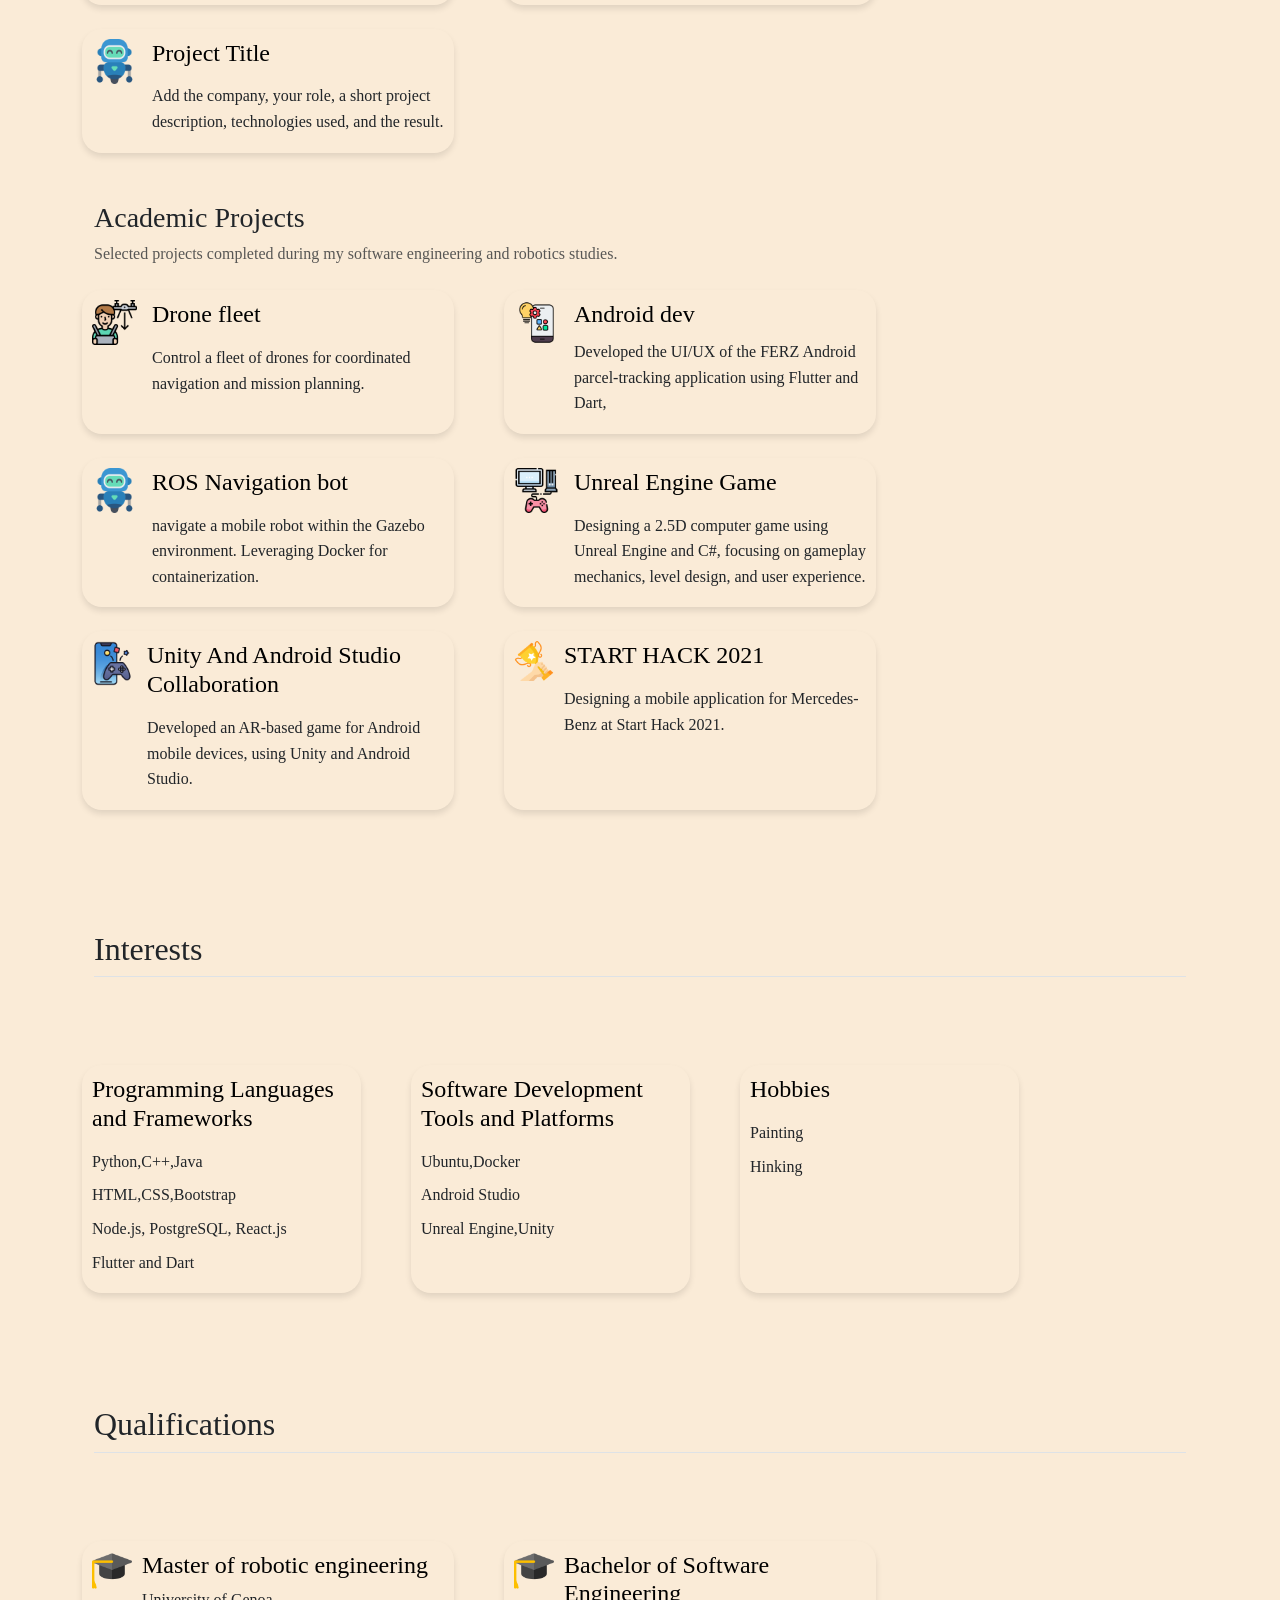
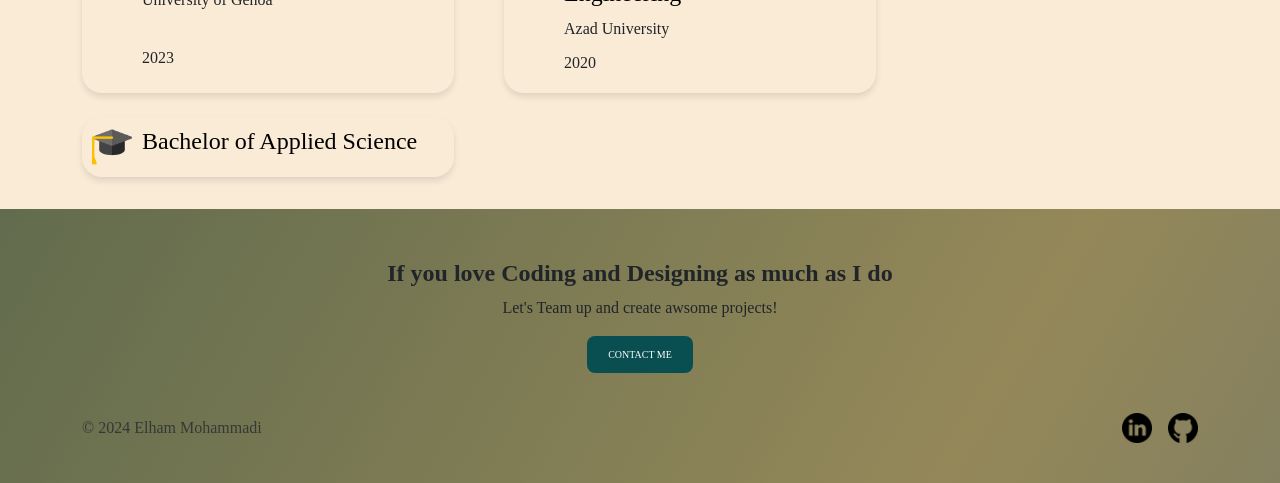
==== commit a3b75f2c: "new" ====
--- a/index.html
+++ b/index.html
@@ -60,13 +60,69 @@
       <div class="container px-4 py-5" id="icon-grid">
         <h2 class="pb-2 border-bottom">Projects</h2>
 
-        <h3 class="mt-5 mb-2">Academic Projects</h3>
+        <h3 class="mt-5 mb-2">Professional Projects</h3>
+        <p class="text-muted mb-0">
+          Selected projects from my professional experience.
+        </p>
+
+        <div
+          class="row row-cols-1 row-cols-sm-2 row-cols-md-3 g-4 py-4"
+        >
+          <div class="col d-flex align-items-start items">
+            <img
+              src="./assets/app-development.png"
+              width="45"
+              style="margin-right: 15px"
+            />
+            <div>
+              <h3 class="fs-4 text-body-emphasis">Project Title</h3>
+              <p>
+                Add the company, your role, a short project description,
+                technologies used, and the result.
+              </p>
+            </div>
+          </div>
+
+          <div class="col d-flex align-items-start items">
+            <img
+              src="./assets/level.png"
+              width="45"
+              style="margin-right: 15px"
+            />
+            <div>
+              <h3 class="fs-4 text-body-emphasis">Project Title</h3>
+              <p>
+                Add the company, your role, a short project description,
+                technologies used, and the result.
+              </p>
+            </div>
+          </div>
+
+          <div class="col d-flex align-items-start items">
+            <img
+              src="./assets/robot.png"
+              width="45"
+              style="margin-right: 15px"
+            />
+            <div>
+              <h3 class="fs-4 text-body-emphasis">Project Title</h3>
+              <p>
+                Add the company, your role, a short project description,
+                technologies used, and the result.
+              </p>
+            </div>
+          </div>
+        </div>
+
+        <h3 class="mt-4 mb-2">Academic Projects</h3>
         <p class="text-muted mb-0">
           Selected projects completed during my software engineering and
           robotics studies.
         </p>
 
-        <div class="row row-cols-1 row-cols-sm-2 row-cols-md-3 g-4 py-4">
+        <div
+          class="row row-cols-1 row-cols-sm-2 row-cols-md-3 g-4 py-4"
+        >
           <div class="col d-flex align-items-start items">
             <img
               src="./assets/level.png"
@@ -80,6 +136,7 @@
                 planning.
               </p>
             </div>
+
           </div>
           <div class="col d-flex align-items-start items">
             <img
@@ -159,45 +216,6 @@
           </div>
         </div>
 
-        <h3 class="mt-4 mb-2">Professional Projects</h3>
-        <p class="text-muted mb-0">
-          Selected projects from my professional experience.
-        </p>
-
-        <div class="row row-cols-1 row-cols-md-3 g-4 py-4">
-          <div class="col">
-            <article class="h-100 p-4 border rounded-3 bg-light">
-              <h4 class="fs-5 text-body-emphasis">Project Title</h4>
-              <p class="mb-2 text-muted">Company · Role · Year</p>
-              <p class="mb-0">
-                Add a short description of the project, your contribution, the
-                technologies used, and the result.
-              </p>
-            </article>
-          </div>
-
-          <div class="col">
-            <article class="h-100 p-4 border rounded-3 bg-light">
-              <h4 class="fs-5 text-body-emphasis">Project Title</h4>
-              <p class="mb-2 text-muted">Company · Role · Year</p>
-              <p class="mb-0">
-                Add a short description of the project, your contribution, the
-                technologies used, and the result.
-              </p>
-            </article>
-          </div>
-
-          <div class="col">
-            <article class="h-100 p-4 border rounded-3 bg-light">
-              <h4 class="fs-5 text-body-emphasis">Project Title</h4>
-              <p class="mb-2 text-muted">Company · Role · Year</p>
-              <p class="mb-0">
-                Add a short description of the project, your contribution, the
-                technologies used, and the result.
-              </p>
-            </article>
-          </div>
-        </div>
       </div>
     </section>
 
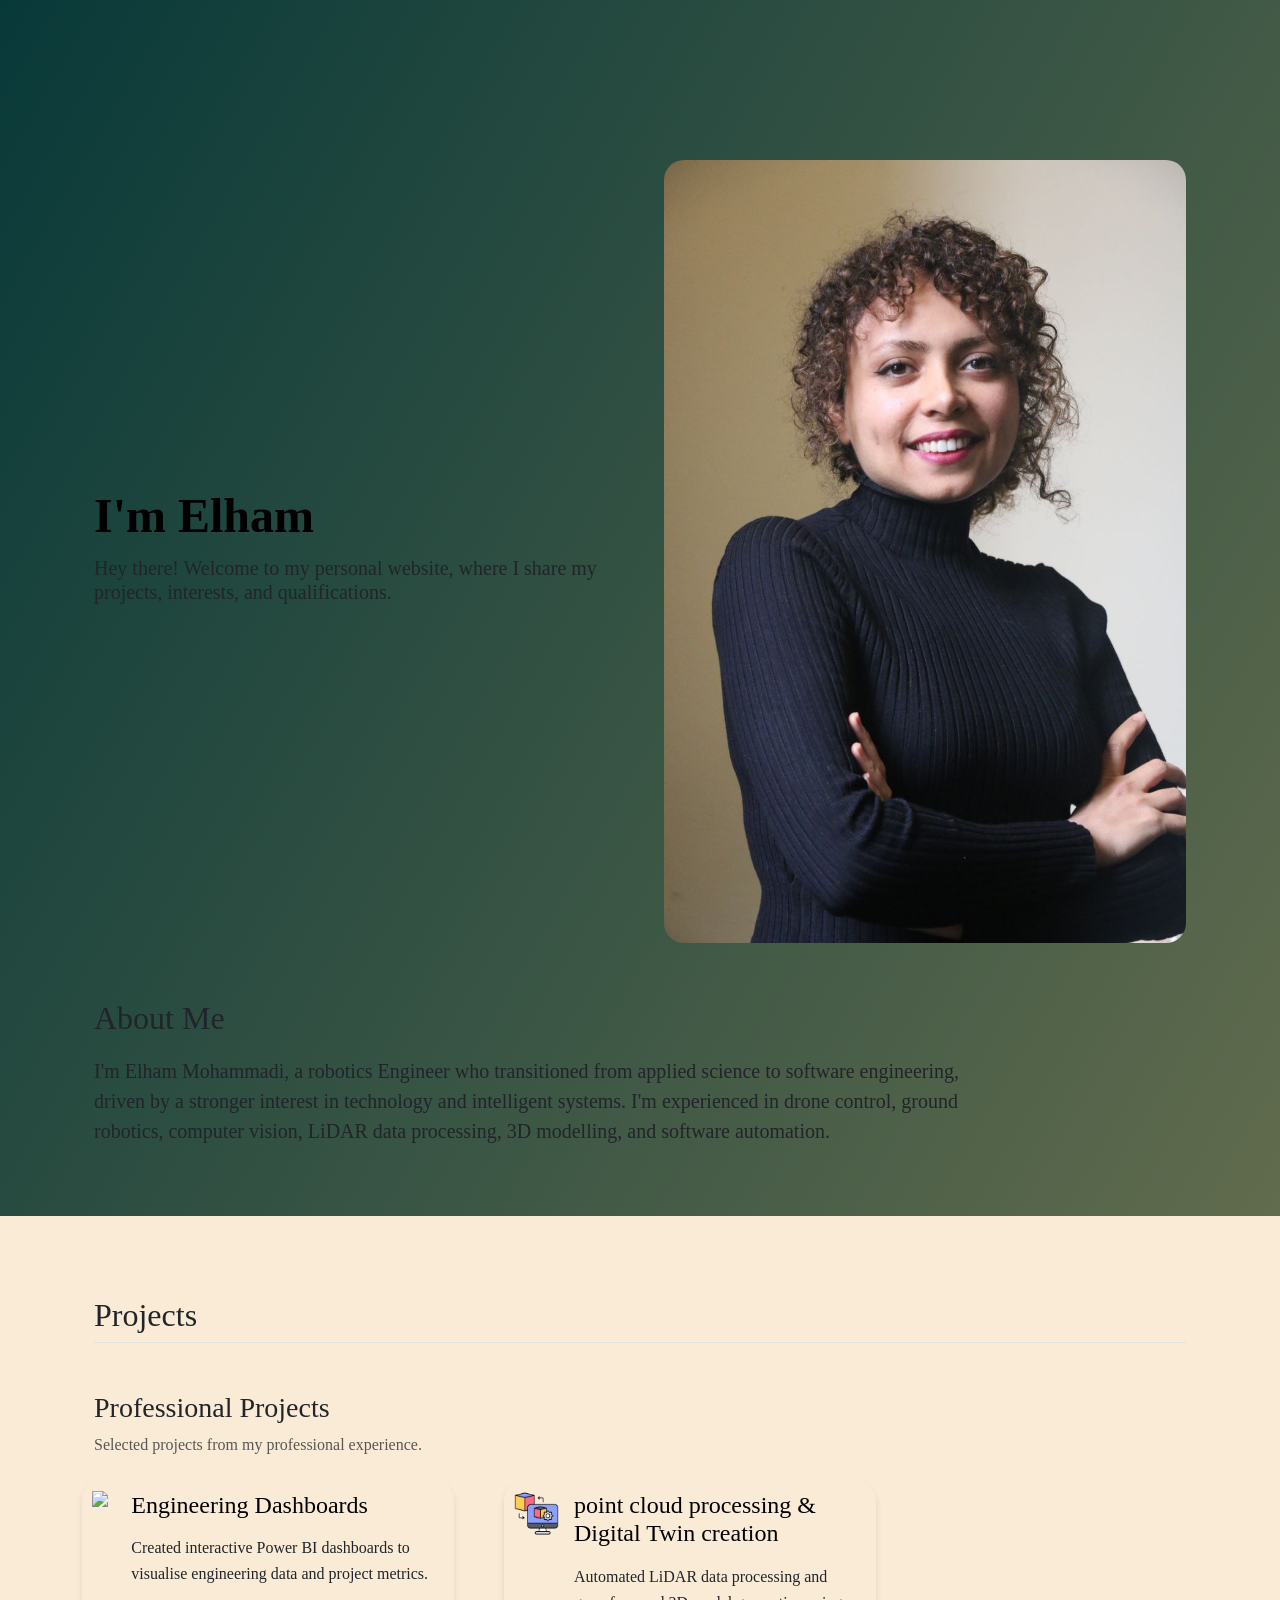
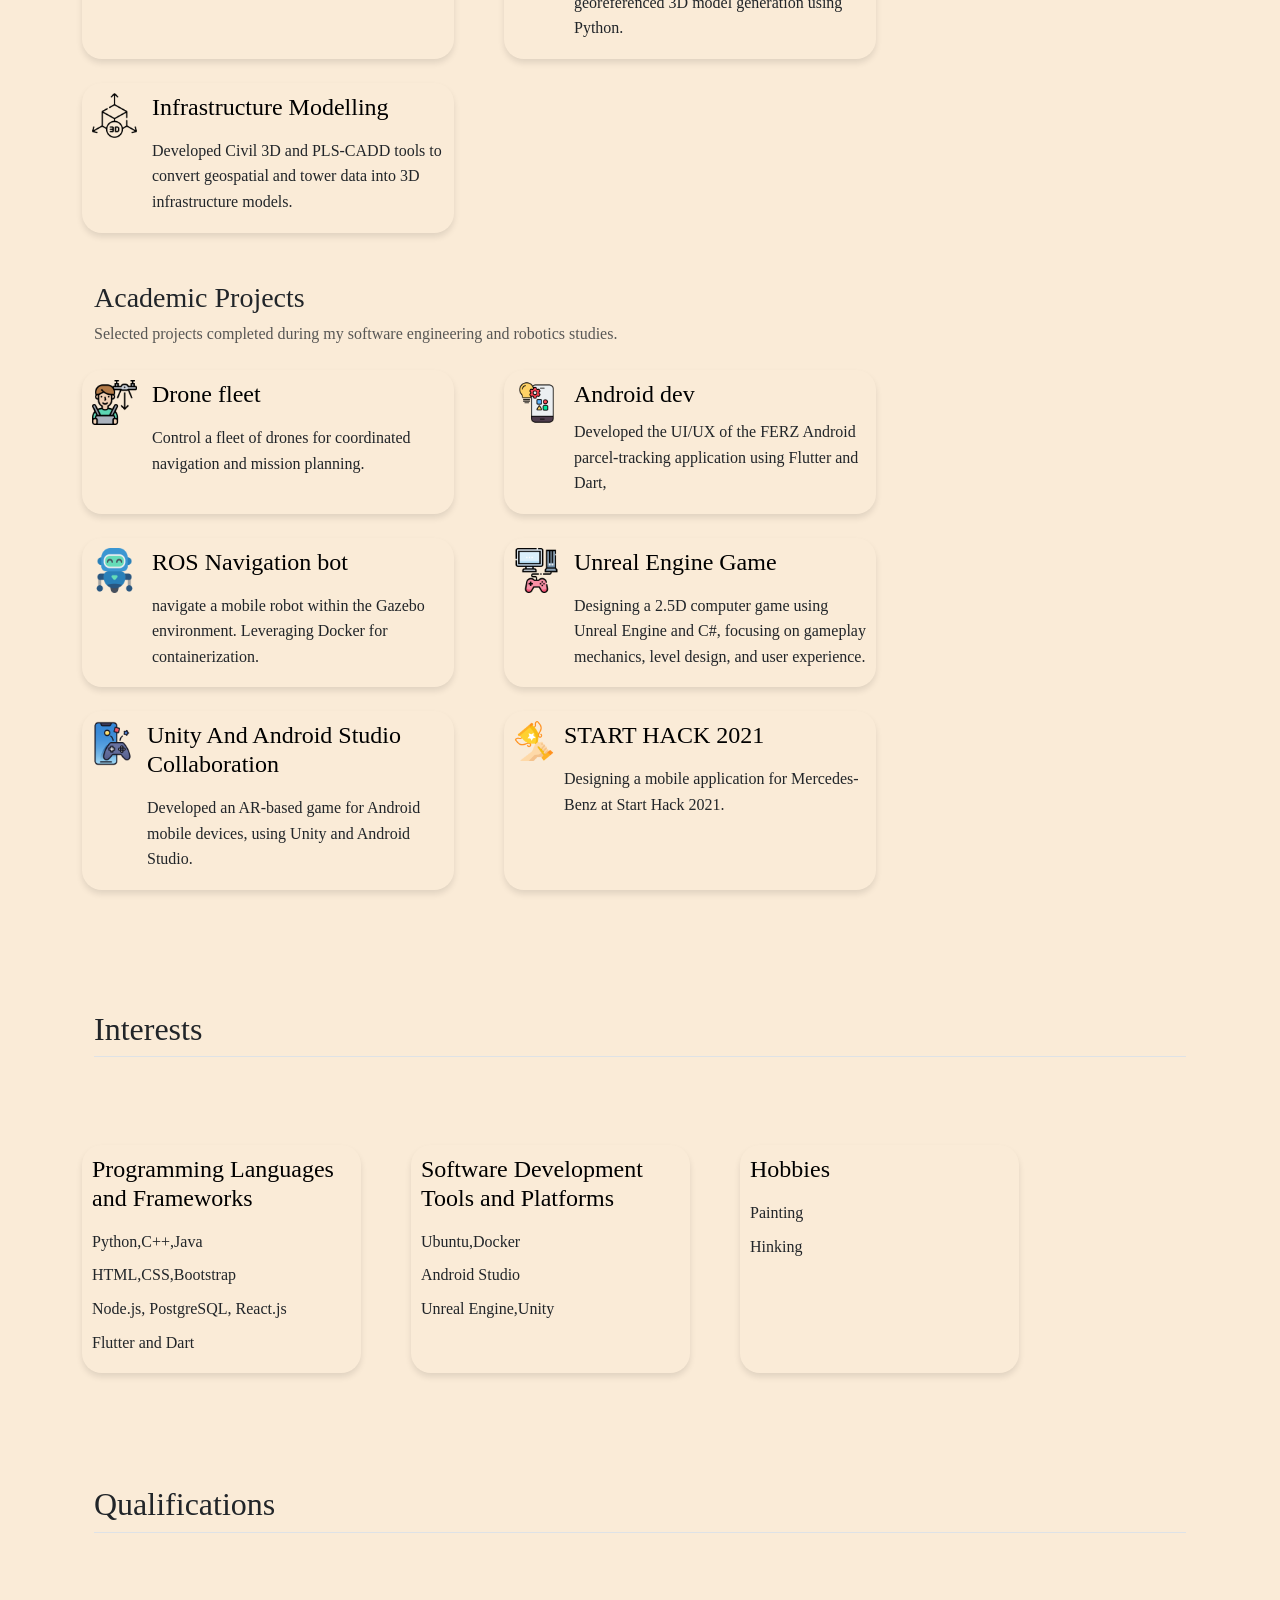
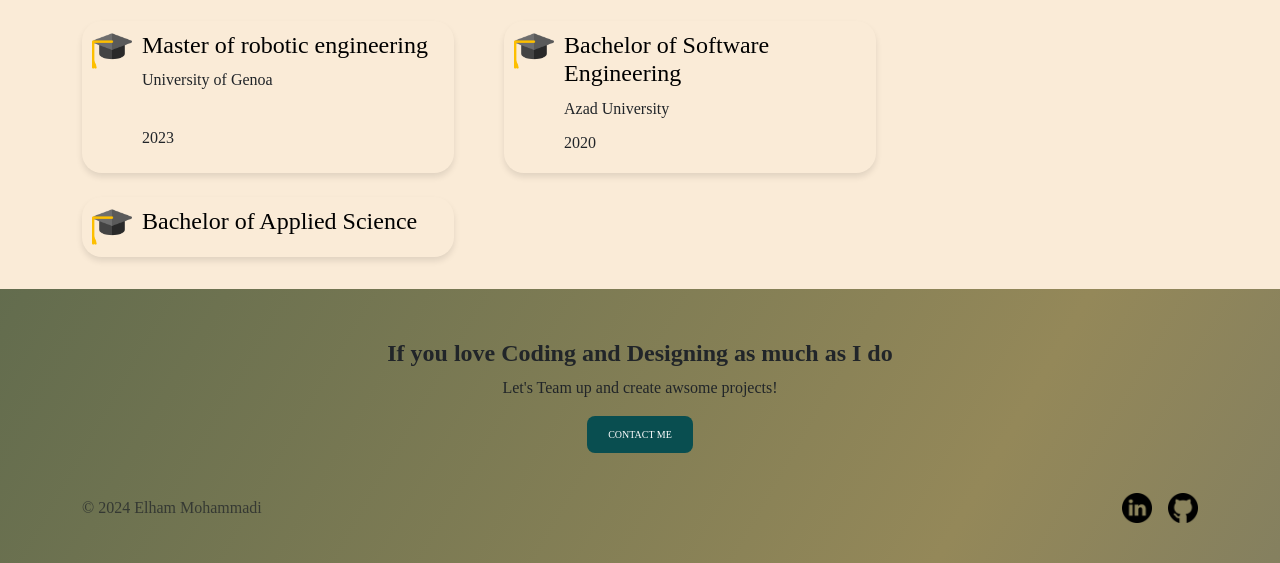
==== commit 736644de: "Update personal webpage" ====
--- a/index.html
+++ b/index.html
@@ -65,50 +65,50 @@
           Selected projects from my professional experience.
         </p>
 
-        <div
-          class="row row-cols-1 row-cols-sm-2 row-cols-md-3 g-4 py-4"
-        >
-          <div class="col d-flex align-items-start items">
-            <img
-              src="./assets/app-development.png"
-              width="45"
-              style="margin-right: 15px"
-            />
-            <div>
-              <h3 class="fs-4 text-body-emphasis">Project Title</h3>
-              <p>
-                Add the company, your role, a short project description,
-                technologies used, and the result.
-              </p>
-            </div>
-          </div>
-
-          <div class="col d-flex align-items-start items">
-            <img
-              src="./assets/level.png"
-              width="45"
-              style="margin-right: 15px"
-            />
-            <div>
-              <h3 class="fs-4 text-body-emphasis">Project Title</h3>
-              <p>
-                Add the company, your role, a short project description,
-                technologies used, and the result.
-              </p>
-            </div>
-          </div>
-
-          <div class="col d-flex align-items-start items">
-            <img
-              src="./assets/robot.png"
-              width="45"
-              style="margin-right: 15px"
-            />
-            <div>
-              <h3 class="fs-4 text-body-emphasis">Project Title</h3>
-              <p>
-                Add the company, your role, a short project description,
-                technologies used, and the result.
+        <div class="row row-cols-1 row-cols-sm-2 row-cols-md-3 g-4 py-4">
+          <div class="col d-flex align-items-start items">
+            <img
+              src="./assets/dashboards.png"
+              width="45"
+              style="margin-right: 15px"
+            />
+            <div>
+              <h3 class="fs-4 text-body-emphasis">Engineering Dashboards</h3>
+              <p>
+                Created interactive Power BI dashboards to visualise engineering
+                data and project metrics.
+              </p>
+            </div>
+          </div>
+
+          <div class="col d-flex align-items-start items">
+            <img
+              src="./assets/digital-twin.png"
+              width="45"
+              style="margin-right: 15px"
+            />
+            <div>
+              <h3 class="fs-4 text-body-emphasis">
+                point cloud processing & Digital Twin creation
+              </h3>
+              <p>
+                Automated LiDAR data processing and georeferenced 3D model
+                generation using Python.
+              </p>
+            </div>
+          </div>
+
+          <div class="col d-flex align-items-start items">
+            <img
+              src="./assets/3d-model.png"
+              width="45"
+              style="margin-right: 15px"
+            />
+            <div>
+              <h3 class="fs-4 text-body-emphasis">Infrastructure Modelling</h3>
+              <p>
+                Developed Civil 3D and PLS-CADD tools to convert geospatial and
+                tower data into 3D infrastructure models.
               </p>
             </div>
           </div>
@@ -120,9 +120,7 @@
           robotics studies.
         </p>
 
-        <div
-          class="row row-cols-1 row-cols-sm-2 row-cols-md-3 g-4 py-4"
-        >
+        <div class="row row-cols-1 row-cols-sm-2 row-cols-md-3 g-4 py-4">
           <div class="col d-flex align-items-start items">
             <img
               src="./assets/level.png"
@@ -136,7 +134,6 @@
                 planning.
               </p>
             </div>
-
           </div>
           <div class="col d-flex align-items-start items">
             <img
@@ -215,7 +212,6 @@
             </div>
           </div>
         </div>
-
       </div>
     </section>
 
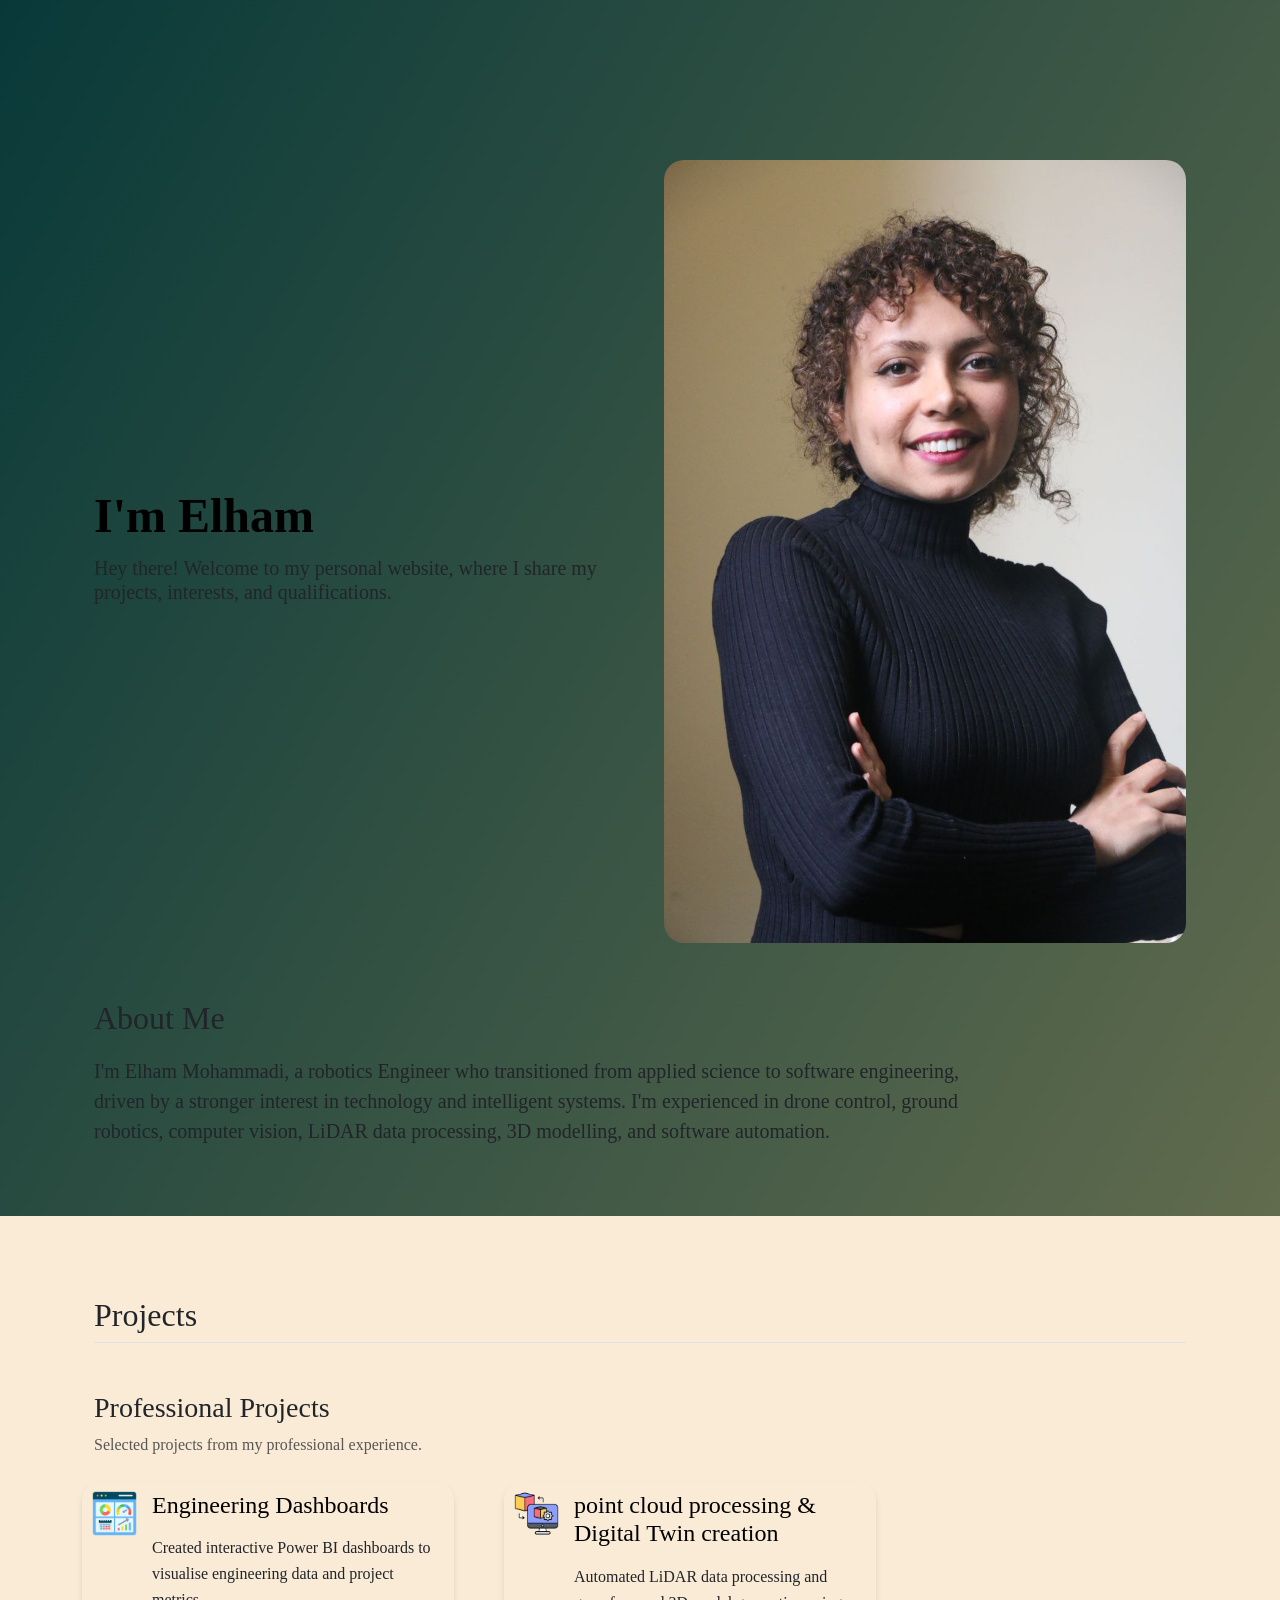
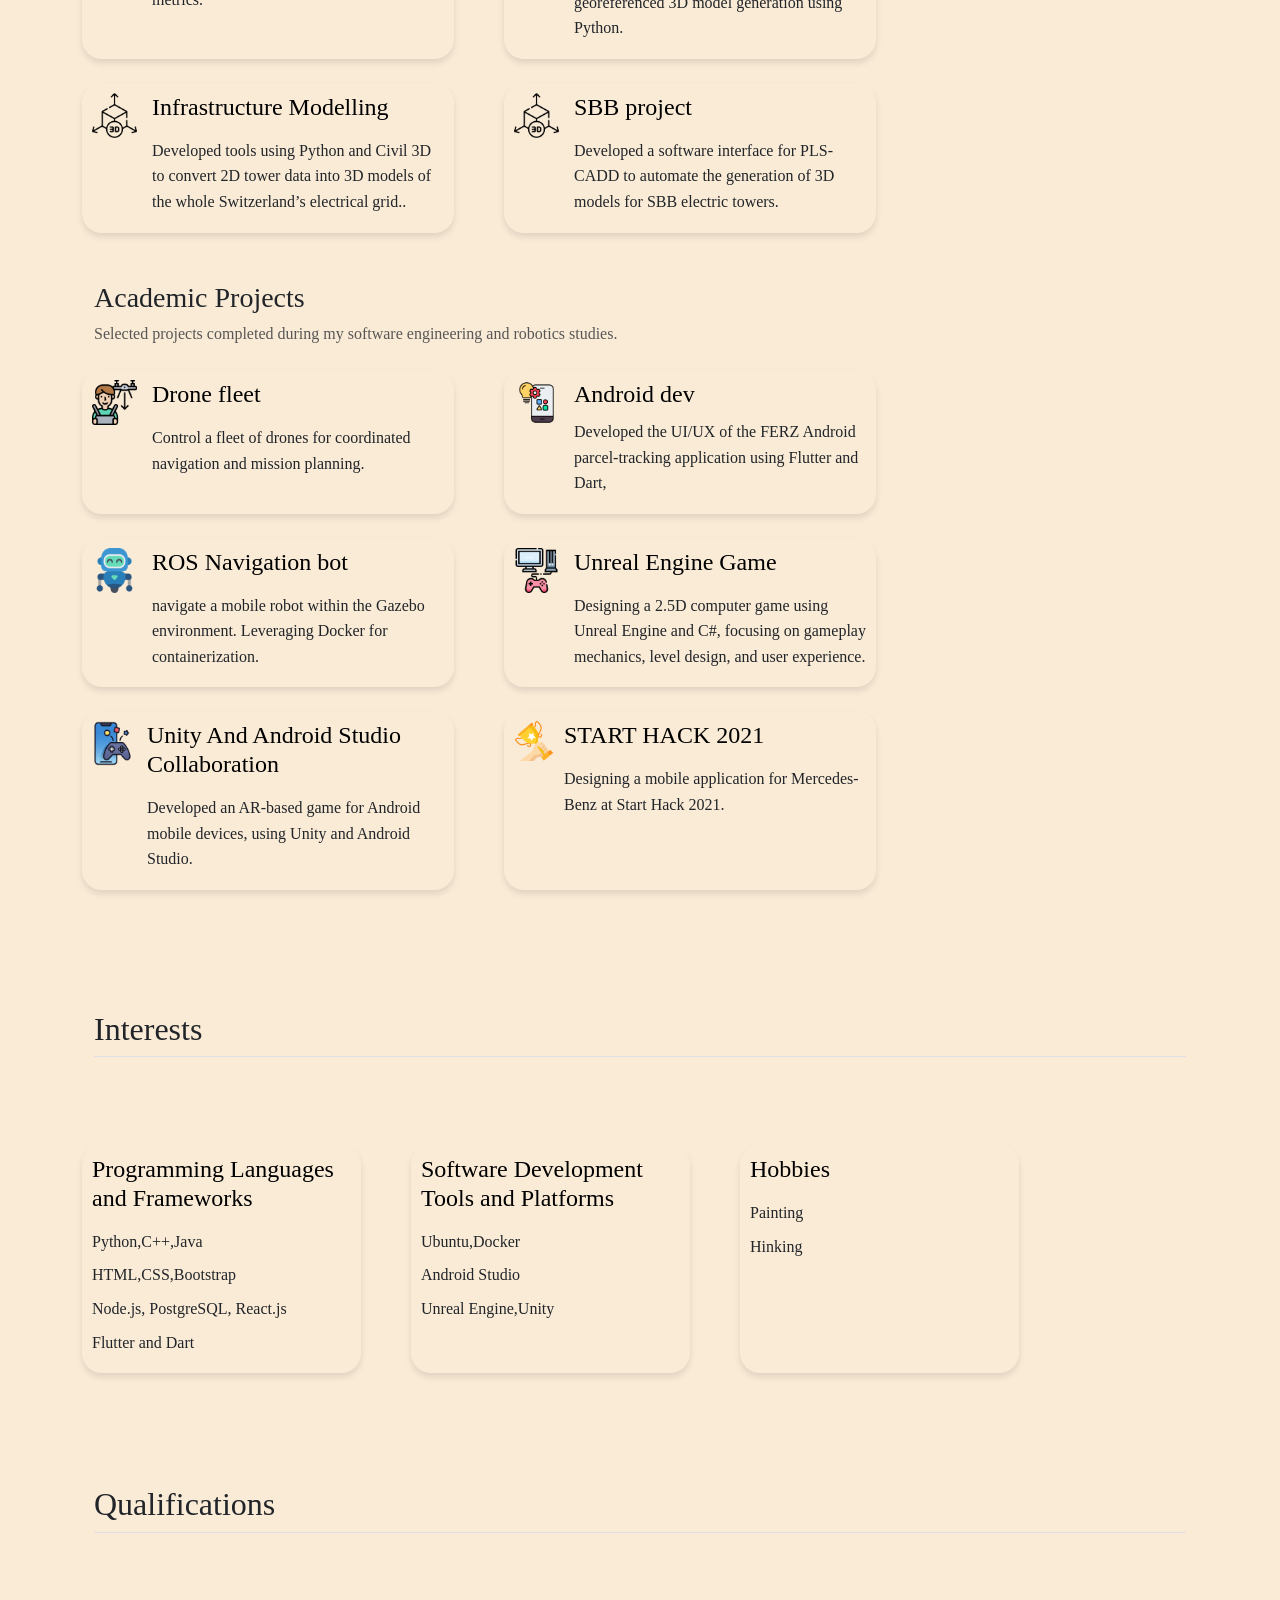
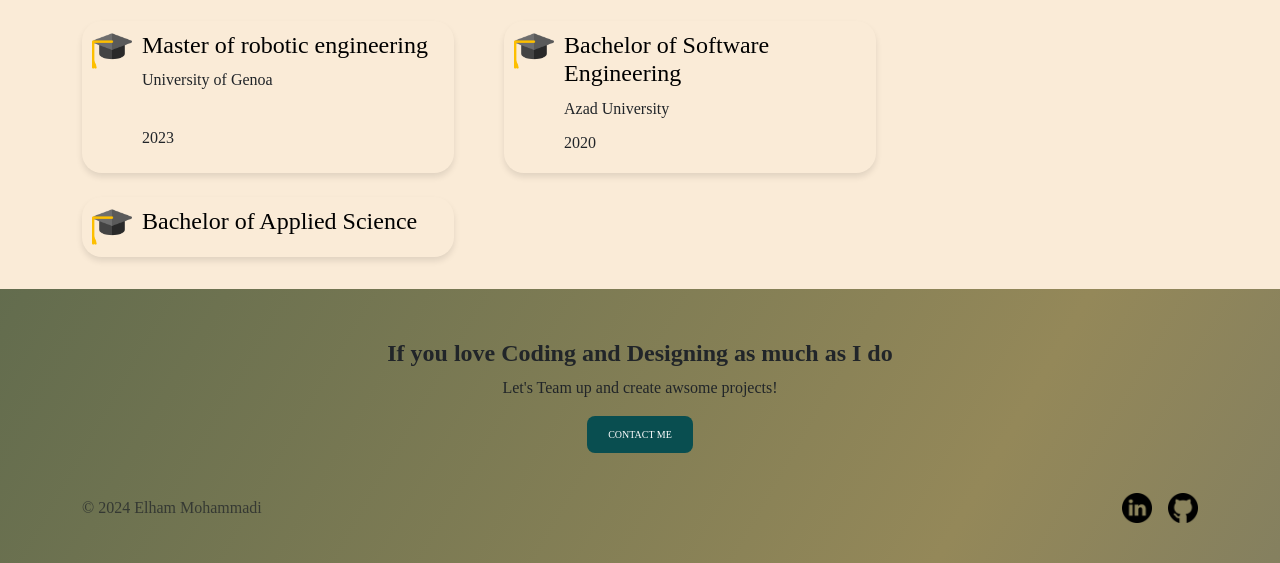
==== commit fc262b83: "new" ====
--- a/index.html
+++ b/index.html
@@ -1,4 +1,4 @@
-<!DOCTYPE html>
+<!doctype html>
 <html lang="en">
   <head>
     <meta charset="UTF-8" />
@@ -68,7 +68,7 @@
         <div class="row row-cols-1 row-cols-sm-2 row-cols-md-3 g-4 py-4">
           <div class="col d-flex align-items-start items">
             <img
-              src="./assets/dashboards.png"
+              src="./assets/dashboard.png"
               width="45"
               style="margin-right: 15px"
             />
@@ -107,8 +107,22 @@
             <div>
               <h3 class="fs-4 text-body-emphasis">Infrastructure Modelling</h3>
               <p>
-                Developed Civil 3D and PLS-CADD tools to convert geospatial and
-                tower data into 3D infrastructure models.
+                Developed tools using Python and Civil 3D to convert 2D tower
+                data into 3D models of the whole Switzerland’s electrical grid..
+              </p>
+            </div>
+          </div>
+          <div class="col d-flex align-items-start items">
+            <img
+              src="./assets/3d-model.png"
+              width="45"
+              style="margin-right: 15px"
+            />
+            <div>
+              <h3 class="fs-4 text-body-emphasis">SBB project</h3>
+              <p>
+                Developed a software interface for PLS-CADD to automate the
+                generation of 3D models for SBB electric towers.
               </p>
             </div>
           </div>
